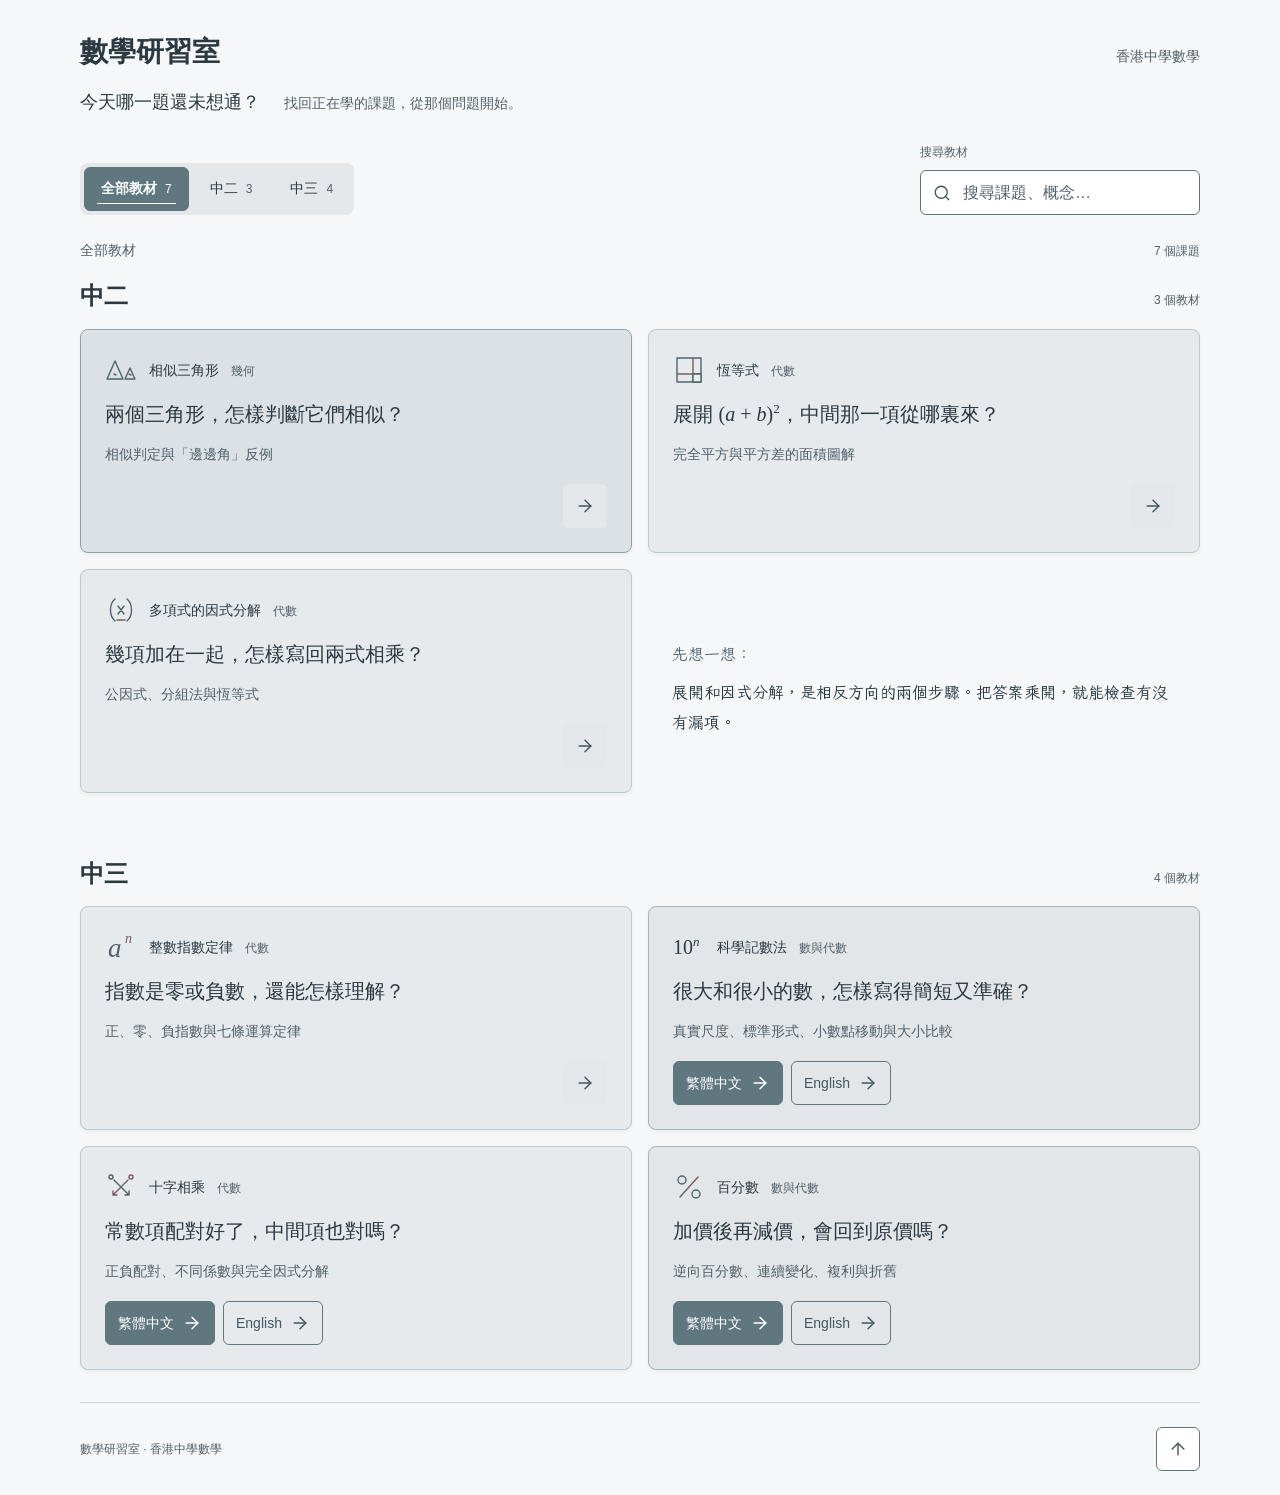
==== index.html @ f159a007 "Publish blue-grey Morandi card homepage" ====
<!doctype html>
<html lang="zh-Hant">
<head>
  <meta charset="utf-8">
  <meta name="viewport" content="width=device-width, initial-scale=1">
  <meta name="color-scheme" content="light">
  <meta name="description" content="數學研習室：香港中二、中三數學教材目錄。">
  <title>數學研習室 | 莫蘭迪教材目錄</title>
  <link rel="stylesheet" href="assets/home-morandi-v1/style.css">
  <link rel="stylesheet" href="assets/home-morandi-v1/cards.css">
  <script src="assets/home-morandi-v1/home.js" defer></script>
</head>
<body>
  <a class="skip" href="#main">跳到教材目錄</a>
  <div class="workspace" id="top">
    <main id="main" tabindex="-1">
      <header class="page-heading">
        <div class="masthead">
          <h1>數學研習室</h1>
          <p class="identity-caption">香港中學數學</p>
        </div>
        <div class="opening">
          <p class="opening-question">今天哪一題還未想通？</p>
          <p class="opening-note">找回正在學的課題，從那個問題開始。</p>
        </div>
      </header>

      <div class="catalogue-tools">
        <nav class="grade-nav" aria-label="年級導覽">
          <a class="grade-choice" href="#all" aria-current="page" data-grade="all">
            <span>全部教材</span><span class="grade-total">7</span>
          </a>
          <a class="grade-choice" href="#s2" data-grade="s2">
            <span>中二</span><span class="grade-total">3</span>
          </a>
          <a class="grade-choice" href="#s3" data-grade="s3">
            <span>中三</span><span class="grade-total">4</span>
          </a>
        </nav>
      <div class="search-bar" hidden>
        <label class="search-caption" for="topic-search">搜尋教材</label>
        <div class="search-field">
          <img src="assets/home-morandi-v1/assets/search.svg" alt="" width="20" height="20">
          <input id="topic-search" type="search" placeholder="搜尋課題、概念…" autocomplete="off" spellcheck="false">
        </div>
        <button type="button" class="clear-search icon-button" aria-label="清除搜尋" hidden>
          <img src="assets/home-morandi-v1/assets/close.svg" alt="" width="18" height="18">
          <span class="tooltip" aria-hidden="true">清除搜尋</span>
        </button>
      </div>
      </div>

      <div class="catalogue-heading" id="all">
        <h2 id="catalogue-title">全部教材</h2>
        <p class="result-count" role="status" aria-live="polite" aria-atomic="true">7 個課題</p>
      </div>

      <section class="grade-section" id="s2" aria-labelledby="s2-title">
        <div class="section-heading">
          <h2 id="s2-title">中二</h2>
          <span class="section-count">3 個教材</span>
        </div>
        <div class="lesson-list">
          <article class="lesson" data-tone="blue" data-keywords="相似三角形 幾何 相似判定 邊邊角 similar triangles geometry">
            <span class="lesson-symbol" aria-hidden="true"><img src="assets/home-morandi-v1/assets/similar-triangles.svg" alt="" width="38" height="38"></span>
            <div class="lesson-copy">
              <p class="topic-name">相似三角形 <span class="discipline">幾何</span></p>
              <h3><a class="lesson-link" href="https://ctyingfun-dev.github.io/similar-triangles-dse/">兩個三角形，怎樣判斷它們相似？</a></h3>
              <p class="description">相似判定與「邊邊角」反例</p>
            </div>
            <span class="open-arrow" aria-hidden="true"><img src="assets/home-morandi-v1/assets/arrow.svg" alt="" width="20" height="20"></span>
          </article>

          <article class="lesson" data-keywords="恆等式 代數 完全平方 平方差 面積 identities algebra">
            <span class="lesson-symbol" aria-hidden="true"><img src="assets/home-morandi-v1/assets/identities.svg" alt="" width="38" height="38"></span>
            <div class="lesson-copy">
              <p class="topic-name">恆等式 <span class="discipline">代數</span></p>
              <h3><a class="lesson-link" href="https://ctyingfun-dev.github.io/identities-s2.html">展開 <span class="math">(<var>a</var> + <var>b</var>)<sup>2</sup></span>，中間那一項從哪裏來？</a></h3>
              <p class="description">完全平方與平方差的面積圖解</p>
            </div>
            <span class="open-arrow" aria-hidden="true"><img src="assets/home-morandi-v1/assets/arrow.svg" alt="" width="20" height="20"></span>
          </article>

          <article class="lesson" data-keywords="多項式 因式分解 代數 公因式 分組法 恆等式 factorisation polynomials algebra">
            <span class="lesson-symbol" aria-hidden="true"><img src="assets/home-morandi-v1/assets/factorisation.svg" alt="" width="38" height="38"></span>
            <div class="lesson-copy">
              <p class="topic-name">多項式的因式分解 <span class="discipline">代數</span></p>
              <h3><a class="lesson-link" href="https://ctyingfun-dev.github.io/factorisation-s2.html">幾項加在一起，怎樣寫回兩式相乘？</a></h3>
              <p class="description">公因式、分組法與恆等式</p>
            </div>
            <span class="open-arrow" aria-hidden="true"><img src="assets/home-morandi-v1/assets/arrow.svg" alt="" width="20" height="20"></span>
          </article>
        </div>
        <aside class="teacher-note" aria-label="老師批註">
          <span class="note-label">先想一想：</span>
          <p>展開和因式分解，是相反方向的兩個步驟。把答案乘開，就能檢查有沒有漏項。</p>
        </aside>
      </section>

      <section class="grade-section" id="s3" aria-labelledby="s3-title">
        <div class="section-heading">
          <h2 id="s3-title">中三</h2>
          <span class="section-count">4 個教材</span>
        </div>
        <div class="lesson-list">
          <article class="lesson" data-keywords="整數 指數定律 代數 正 零 負 指數 運算 integer index indices powers algebra">
            <span class="lesson-symbol" aria-hidden="true"><img src="assets/home-morandi-v1/assets/indices.svg" alt="" width="38" height="38"></span>
            <div class="lesson-copy">
              <p class="topic-name">整數指數定律 <span class="discipline">代數</span></p>
              <h3><a class="lesson-link" href="https://ctyingfun-dev.github.io/integer-index-laws-s3.html">指數是零或負數，還能怎樣理解？</a></h3>
              <p class="description">正、零、負指數與七條運算定律</p>
            </div>
            <span class="open-arrow" aria-hidden="true"><img src="assets/home-morandi-v1/assets/arrow.svg" alt="" width="20" height="20"></span>
          </article>

          <article class="lesson bilingual" data-tone="grey" data-keywords="科學記數法 科學記號 數與代數 標準形式 小數點 大小比較 scientific notation standard form english 中文">
            <span class="lesson-symbol scientific-symbol math" aria-hidden="true">10<sup><var>n</var></sup></span>
            <div class="lesson-copy">
              <p class="topic-name">科學記數法 <span class="discipline">數與代數</span></p>
              <h3 id="scientific-title">很大和很小的數，怎樣寫得簡短又準確？</h3>
              <p class="description">真實尺度、標準形式、小數點移動與大小比較</p>
            </div>
            <nav class="language-links" aria-label="科學記數法教材語言">
              <a href="https://ctyingfun-dev.github.io/scientific-notation.html" lang="zh-Hant">繁體中文<img src="assets/home-morandi-v1/assets/arrow.svg" alt="" width="16" height="16"></a>
              <a href="https://ctyingfun-dev.github.io/scientific-notation-en.html" lang="en">English<img src="assets/home-morandi-v1/assets/arrow.svg" alt="" width="16" height="16"></a>
            </nav>
          </article>

          <article class="lesson bilingual" data-keywords="十字相乘 因式分解 代數 正負配對 係數 cross multiplication factorisation english 中文">
            <span class="lesson-symbol" aria-hidden="true"><img src="assets/home-morandi-v1/assets/cross-multiplication.svg" alt="" width="38" height="38"></span>
            <div class="lesson-copy">
              <p class="topic-name">十字相乘 <span class="discipline">代數</span></p>
              <h3 id="cross-title">常數項配對好了，中間項也對嗎？</h3>
              <p class="description">正負配對、不同係數與完全因式分解</p>
            </div>
            <nav class="language-links" aria-label="十字相乘教材語言">
              <a href="https://ctyingfun-dev.github.io/cross-multiplication-s3.html" lang="zh-Hant">繁體中文<img src="assets/home-morandi-v1/assets/arrow.svg" alt="" width="16" height="16"></a>
              <a href="https://ctyingfun-dev.github.io/cross-multiplication-s3-en.html" lang="en">English<img src="assets/home-morandi-v1/assets/arrow.svg" alt="" width="16" height="16"></a>
            </nav>
          </article>

          <article class="lesson bilingual" data-tone="grey" data-keywords="百分數 數與代數 逆向 連續變化 複利 折舊 percentage percentages interest depreciation english 中文">
            <span class="lesson-symbol" aria-hidden="true"><img src="assets/home-morandi-v1/assets/percentages.svg" alt="" width="38" height="38"></span>
            <div class="lesson-copy">
              <p class="topic-name">百分數 <span class="discipline">數與代數</span></p>
              <h3 id="percentages-title">加價後再減價，會回到原價嗎？</h3>
              <p class="description">逆向百分數、連續變化、複利與折舊</p>
            </div>
            <nav class="language-links" aria-label="百分數教材語言">
              <a href="https://ctyingfun-dev.github.io/percentages-s3-zh.html" lang="zh-Hant">繁體中文<img src="assets/home-morandi-v1/assets/arrow.svg" alt="" width="16" height="16"></a>
              <a href="https://ctyingfun-dev.github.io/percentages-s3.html" lang="en">English<img src="assets/home-morandi-v1/assets/arrow.svg" alt="" width="16" height="16"></a>
            </nav>
          </article>
        </div>
      </section>

      <section class="empty-state" aria-labelledby="empty-title" hidden>
        <img src="assets/home-morandi-v1/assets/search.svg" width="32" height="32" alt="">
        <h2 id="empty-title">找不到符合的教材</h2>
        <p>換一個課題名稱，或回到全部教材。</p>
        <button type="button" class="reset-button">全部教材</button>
      </section>
      <footer class="page-footer">
        <p>數學研習室 · 香港中學數學</p>
        <a href="#top" class="back-top" aria-label="返回頁首"><img src="assets/home-morandi-v1/assets/up.svg" width="20" height="20" alt=""><span class="tooltip" aria-hidden="true">返回頁首</span></a>
      </footer>
    </main>
  </div>
</body>
</html>
---- assets/home-morandi-v1/style.css ----
/* Hallmark · macrostructure: Conversational FAQ · tone: teacher's handout · anchor hue: green
 * genre: editorial · theme: Almanac adapted to existing A identity · nav: N6 adapted masthead · footer: Ft2
 * pre-emit critique: P4 H4 E4 S4 R5 V4 */
@import url("tokens.css");

@font-face {
  font-family: Iansui;
  src: url("assets/Iansui-Home.woff2") format("woff2");
  font-weight: 400;
  font-style: normal;
  font-display: swap;
}

* { box-sizing: border-box; letter-spacing: 0; }
html { overflow-x: clip; scroll-behavior: smooth; }
body { overflow-x: clip; margin: 0; background: var(--color-paper); color: var(--color-ink); font: var(--text-base)/1.7 var(--font-body); }
button, input { font: inherit; color: inherit; }
button { cursor: pointer; }
a { color: inherit; text-decoration: none; text-underline-offset: 5px; }
button, a { touch-action: manipulation; }
img { display: block; max-width: 100%; }
[hidden] { display: none !important; }
h1, h2, h3, p { margin: 0; }
h1, h2, h3 { min-width: 0; overflow-wrap: anywhere; font-style: normal; }
::selection { color: var(--color-ink); background: var(--color-selected); }
:focus-visible { outline: 3px solid var(--color-focus); outline-offset: 4px; }
main:focus { outline: none; }
.sr-only { position: absolute; width: 1px; height: 1px; padding: 0; margin: -1px; clip-path: inset(50%); white-space: nowrap; overflow: hidden; }
.skip { position: fixed; z-index: var(--z-skip); top: var(--space-md); left: var(--space-lg); padding: var(--space-md) var(--space-lg); background: var(--color-ink); color: var(--color-paper); transform: translateY(-160%); }
.skip:focus { transform: none; }
.workspace { width: min(1120px, calc(100% - 40px)); margin-inline: auto; }
main { padding-top: var(--space-xl); min-width: 0; }
.page-heading { padding-bottom: var(--space-xl); }
.masthead { display: flex; flex-wrap: wrap; align-items: baseline; gap: var(--space-sm) var(--space-xl); }
h1 { font: 400 1.75rem/1.4 var(--font-display); }
.identity-caption { color: var(--color-muted); font-size: var(--text-xs); }
.opening { margin-top: var(--space-md); }
.opening-question { font-size: var(--text-question); font-weight: 400; }
.opening-note { margin-top: var(--space-xs); color: var(--color-muted); font-size: var(--text-sm); }
.catalogue-tools { display: flex; flex-direction: column; gap: var(--space-lg); }
.grade-nav { display: flex; gap: var(--space-sm); width: fit-content; max-width: 100%; }
.grade-choice { display: inline-flex; align-items: center; gap: var(--space-md); min-height: var(--control-height); padding: var(--space-sm) var(--space-md); border-radius: var(--radius-control); white-space: nowrap; font-size: var(--text-sm); }
.grade-choice[aria-current] { background: var(--color-paper-2); color: var(--color-ink); text-decoration: underline; text-decoration-thickness: var(--rule-strong); font-weight: 650; }
.grade-total { color: var(--color-muted); font-size: var(--text-xs); font-variant-numeric: tabular-nums; font-weight: 400; }
.search-bar { position: relative; }
.search-caption { display: block; font-size: var(--text-xs); color: var(--color-muted); margin-bottom: var(--space-xs); }
.search-field { display: flex; align-items: center; gap: var(--space-md); min-height: var(--control-height); border-bottom: var(--rule-hair) solid var(--color-control); padding-inline: var(--space-xs) var(--space-3xl); }
.search-field > img { flex: none; width: 18px; height: 18px; }
.search-field:focus-within { outline: 3px solid var(--color-focus); outline-offset: 4px; }
input[type="search"] { min-width: 0; width: 100%; padding: var(--space-sm) 0; border: 0; background: transparent; outline: none; appearance: none; font-size: var(--text-base); }
input::placeholder { color: var(--color-muted); opacity: 1; }
input::-webkit-search-cancel-button { display: none; }
.icon-button, .back-top { display: grid; place-items: center; width: var(--control-height); height: var(--control-height); padding: 0; border: 0; background: transparent; color: var(--color-ink); border-radius: var(--radius-control); }
.clear-search { position: absolute; bottom: 0; right: 0; }
.catalogue-heading { display: flex; align-items: baseline; justify-content: space-between; gap: var(--space-lg); padding-block: var(--space-xl) var(--space-lg); }
.catalogue-heading h2 { font-size: var(--text-sm); font-weight: 400; color: var(--color-muted); }
.result-count { color: var(--color-muted); font-size: var(--text-xs); font-variant-numeric: tabular-nums; white-space: nowrap; }
.grade-section { scroll-margin-top: var(--space-xl); }
.grade-section + .grade-section { margin-top: var(--space-3xl); }
.section-heading { display: flex; align-items: baseline; justify-content: space-between; gap: var(--space-lg); margin-bottom: var(--space-lg); }
.section-heading h2 { font-size: var(--text-section); line-height: 1.4; font-weight: 700; }
.section-count { color: var(--color-muted); font-size: var(--text-xs); white-space: nowrap; }
.lesson-list { min-width: 0; }
.lesson { position: relative; display: grid; grid-template-columns: minmax(0, 1fr) 24px; gap: var(--space-sm) var(--space-md); padding-block: var(--space-xl); }
.lesson:first-child { padding-top: var(--space-sm); }
.lesson + .lesson { border-top: var(--rule-hair) solid var(--color-rule); }
.lesson-copy { display: contents; }
.lesson-symbol { position: absolute; top: var(--space-xl); left: 0; width: 28px; height: 28px; display: grid; place-items: center; }
.lesson:first-child .lesson-symbol { top: var(--space-sm); }
.lesson-symbol img { width: 28px; height: 28px; }
.topic-name { grid-column: 1; grid-row: 1; padding-left: var(--space-3xl); min-height: 28px; font-size: var(--text-sm); line-height: 1.8; }
.discipline { display: inline-block; margin-left: var(--space-sm); font-size: var(--text-xs); color: var(--color-muted); white-space: nowrap; }
.lesson h3 { grid-column: 1 / -1; grid-row: 2; font: 400 var(--text-question)/1.7 var(--font-body); text-wrap: pretty; }
.description { grid-column: 1 / -1; grid-row: 3; font-size: var(--text-sm); color: var(--color-muted); line-height: 1.8; }
.math { font-family: var(--font-math); white-space: nowrap; }
var { font-style: italic; }
sup { font-size: .65em; line-height: 0; vertical-align: super; }
.scientific-symbol.math { display: block; font-size: var(--text-question); line-height: 1.3; }
.lesson-link::after { content: ""; position: absolute; inset: 0; }
.lesson-link:focus-visible { outline: none; }
.lesson:has(.lesson-link:focus-visible) { outline: 3px solid var(--color-focus); outline-offset: 4px; }
.open-arrow { grid-column: 2; grid-row: 1; align-self: center; }
.open-arrow img { width: 20px; height: 20px; }
.language-links { display: flex; flex-wrap: wrap; gap: var(--space-sm) var(--space-xl); grid-column: 1 / -1; grid-row: 4; }
.language-links a { display: inline-flex; align-items: center; gap: var(--space-md); min-height: var(--control-height); color: var(--color-accent); font-size: var(--text-sm); white-space: nowrap; text-decoration: underline; text-decoration-thickness: var(--rule-hair); }
.language-links img { width: 20px; height: 20px; flex: none; }
.teacher-note { margin-top: var(--space-lg); padding-block: var(--space-md); }
.note-label { display: block; margin-bottom: var(--space-sm); color: var(--color-annotation); font: 400 var(--text-base)/1.8 var(--font-display); }
.teacher-note p { max-width: 40em; font: 400 var(--text-base)/1.9 var(--font-display); }
.empty-state { padding-block: var(--space-3xl) var(--space-4xl); }
.empty-state > img { margin-bottom: var(--space-lg); }
.empty-state h2 { font-size: var(--text-question); font-weight: 700; }
.empty-state p { margin-top: var(--space-sm); font-size: var(--text-sm); color: var(--color-muted); }
.reset-button { min-height: var(--control-height); margin-top: var(--space-xl); padding: var(--space-sm) var(--space-xl); border: 0; border-radius: var(--radius-control); color: var(--color-accent-ink); background: var(--color-accent); white-space: nowrap; }
.page-footer { display: flex; align-items: center; justify-content: space-between; gap: var(--space-lg); border-top: var(--rule-hair) solid var(--color-rule); padding-block: var(--space-xl); margin-top: var(--space-2xl); }
.page-footer p { font-size: var(--text-xs); color: var(--color-muted); }
.back-top { position: relative; flex: none; }
.tooltip { position: absolute; z-index: var(--z-tooltip); bottom: calc(100% + var(--space-sm)); right: 0; padding: var(--space-xs) var(--space-sm); background: var(--color-ink); color: var(--color-paper); font-size: var(--text-xs); white-space: nowrap; opacity: 0; visibility: hidden; }
.tooltip::after { content: ""; position: absolute; top: 100%; left: 0; right: 0; height: var(--space-sm); }
:is(.clear-search, .back-top):focus-visible:not([data-tooltip-hidden]) .tooltip { opacity: 1; visibility: visible; }
:is(.grade-choice, .icon-button, .back-top):active { background: var(--color-selected); color: var(--color-ink); }
.language-links a:active { text-decoration-thickness: var(--rule-strong); }
.lesson-link:active { color: var(--color-accent); }
.reset-button:active { background: var(--color-ink); color: var(--color-paper); }
button:disabled, input:disabled { opacity: 0.5; cursor: not-allowed; }

@media (hover: hover) and (pointer: fine) {
  :is(.grade-choice, .icon-button, .back-top):hover { background: var(--color-paper-2); color: var(--color-ink); }
  .search-field:hover { background: var(--color-paper-2); color: var(--color-ink); }
  .lesson:has(.lesson-link:hover) h3, .language-links a:hover { text-decoration: underline; text-decoration-thickness: var(--rule-strong); text-underline-offset: 5px; }
  .reset-button:hover { background: var(--color-ink); color: var(--color-paper); }
  :is(.clear-search, .back-top):hover:not([data-tooltip-hidden]) .tooltip {
    opacity: 1; visibility: visible;
    transition: opacity var(--dur-micro) var(--ease-out) var(--dur-tooltip), visibility 0s var(--dur-tooltip);
  }
  :is(.clear-search, .back-top):focus-visible .tooltip { transition: none; }
}
@media (min-width: 40rem) {
  h1 { font-size: var(--text-display); }
  .workspace { width: min(1120px, calc(100% - 80px)); }
  main { padding-top: var(--space-2xl); }
  .masthead { justify-content: space-between; }
  .identity-caption { font-size: var(--text-sm); }
  .opening { display: flex; flex-wrap: wrap; align-items: baseline; gap: var(--space-sm) var(--space-xl); margin-top: var(--space-lg); }
  .opening-note { margin: 0; }
  .catalogue-tools { flex-direction: row; align-items: end; justify-content: space-between; gap: var(--space-2xl); }
  .search-bar { width: 280px; flex: 0 1 280px; }
  .grade-choice { padding-inline: var(--space-lg); }
  .catalogue-heading { padding-block: var(--space-xl) var(--space-lg); }
  .section-heading { margin-bottom: var(--space-lg); }
  .lesson { grid-template-columns: 40px minmax(0, 1fr) 24px; gap: var(--space-sm) var(--space-xl); }
  .lesson-symbol { position: static; grid-column: 1; grid-row: 1 / 4; width: 36px; height: 36px; margin-top: var(--space-xs); }
  .lesson-symbol img { width: 36px; height: 36px; }
  .scientific-symbol.math { font-size: var(--text-section); }
  .topic-name { grid-column: 2; padding: 0; }
  .lesson h3, .description { grid-column: 2; }
  .open-arrow { grid-column: 3; grid-row: 2; }
  .language-links { grid-column: 2; gap: var(--space-sm) var(--space-2xl); }
  .teacher-note { margin-left: var(--space-4xl); }
}
@media (min-width: 68rem) {
  #s2 { display: grid; grid-template-columns: minmax(0, 1fr) 208px; column-gap: var(--space-4xl); }
  #s2 > .section-heading { grid-column: 1 / -1; }
  #s2 .teacher-note { align-self: end; margin: 0 0 var(--space-xl); padding: 0; }
  #s2:has(.teacher-note[hidden]) { grid-template-columns: minmax(0, 1fr); }
  #s3 .lesson { grid-template-columns: 40px minmax(0, 1fr) 208px; }
  #s3 .open-arrow { justify-self: end; }
  #s3 .language-links { grid-column: 3; grid-row: 1 / 4; align-self: center; justify-content: space-between; gap: var(--space-sm); }
}
@media (max-width: 22rem) {
  .workspace { width: calc(100% - 32px); }
  .masthead { gap: var(--space-xs) var(--space-lg); }
  h1 { font-size: 1.75rem; }
  .grade-choice { gap: var(--space-sm); padding-inline: var(--space-sm); }
  .lesson h3 { font-size: 1.125rem; }
}
@media (prefers-reduced-motion: reduce) {
  html { scroll-behavior: auto; }
  *, *::before, *::after { animation: none !important; transition: none !important; }
}
@media (forced-colors: active) {
  .grade-choice[aria-current] { outline: 2px solid Highlight; }
  .search-field { border-color: ButtonText; }
  .reset-button { border: 1px solid ButtonText; }
}
---- assets/home-morandi-v1/cards.css ----
/* Morandi education catalogue: UI/UX Pro Max hierarchy, Emil pointer feedback.
 * Hover lifts 3px; arrows roll within their slots. No keyboard or reduced motion travel. */
:root {
  --color-card: #ffffff;
  --color-card-edge: var(--palette-blue-grey);
  --color-button-edge: var(--palette-mist-grey);
  --color-primary-surface: color-mix(in srgb, var(--palette-mist-blue) 22%, white);
  --color-primary-edge: color-mix(in srgb, var(--palette-mist-blue) 60%, white);
  --color-blue-surface: color-mix(in srgb, var(--palette-mist-blue) 32%, white);
  --color-blue-edge: var(--palette-mist-blue);
  --color-grey-surface: color-mix(in srgb, var(--palette-blue-grey) 32%, white);
  --color-grey-edge: var(--palette-blue-grey);
  --color-card-shadow: rgb(47 63 74 / 5%);
  --color-hover-shadow: rgb(47 63 74 / 11%);
  --shadow-card: 0 2px 5px var(--color-card-shadow);
  --shadow-hover: 0 8px 18px var(--color-hover-shadow);
  --radius-card: 8px;
  --radius-control: 6px;
  --ease-out: cubic-bezier(0.23, 1, 0.32, 1);
  --dur-press: 120ms;
  --dur-hover: 200ms;
  --dur-arrow: 220ms;
}

html { scroll-behavior: auto; }
h1 { font-family: var(--font-body); font-weight: 600; font-size: 28px; }
.opening-question { font-size: 18px; }
.page-heading { padding-bottom: var(--space-xl); }
.grade-nav {
  padding: var(--space-xs);
  gap: var(--space-xs);
  background: var(--color-paper-2);
  border-radius: var(--radius-card);
}
.grade-choice { position: relative; border: 1px solid transparent; gap: var(--space-sm); }
.grade-choice[aria-current] {
  background: var(--color-accent);
  border-color: var(--color-accent);
  color: var(--color-accent-ink);
  box-shadow: none;
  text-decoration: none;
}
.grade-choice[aria-current] .grade-total { color: inherit; }
.grade-choice::after {
  content: "";
  position: absolute;
  bottom: 6px;
  left: 12px;
  right: 12px;
  height: 1px;
  background: currentColor;
  transform: scaleX(0);
  transform-origin: left;
  transition: transform 160ms var(--ease-out);
}
.grade-choice[aria-current]::after { transform: scaleX(1); }
.grade-choice:active { background: var(--color-selected); }
.grade-choice[aria-current]:active { background: var(--color-accent); color: var(--color-accent-ink); }
.search-field {
  border: 1px solid var(--color-button-edge);
  border-radius: var(--radius-control);
  background: var(--color-card);
  padding-left: var(--space-md);
}
.search-field:focus-within { outline-offset: 2px; }
.search-caption { margin-bottom: var(--space-sm); }
.catalogue-heading { padding-block: var(--space-xl) var(--space-lg); }
.section-heading { margin-bottom: var(--space-lg); }
#s2 { display: block; }
.lesson-list { display: grid; grid-template-columns: minmax(0, 1fr); gap: var(--space-lg); }
.lesson {
  --lesson-surface: var(--color-primary-surface);
  --lesson-edge: var(--color-primary-edge);
}
.lesson, .lesson:first-child, #s3 .lesson {
  display: grid;
  grid-template-columns: 32px minmax(0, 1fr);
  grid-template-rows: 32px auto 1fr 44px;
  gap: var(--space-md);
  min-width: 0;
  min-height: 208px;
  padding: var(--space-lg);
  background: var(--lesson-surface);
  border: 1px solid var(--lesson-edge);
  border-radius: var(--radius-card);
  box-shadow: var(--shadow-card);
  isolation: isolate;
}
.lesson[data-tone="blue"] { --lesson-surface: var(--color-blue-surface); --lesson-edge: var(--color-blue-edge); }
.lesson[data-tone="grey"] { --lesson-surface: var(--color-grey-surface); --lesson-edge: var(--color-grey-edge); }
.lesson + .lesson { border-top: 1px solid var(--lesson-edge); }
.lesson::before {
  content: "";
  position: absolute;
  inset: -1px;
  z-index: -1;
  pointer-events: none;
  border-radius: inherit;
  box-shadow: var(--shadow-hover);
  opacity: 0;
  transition: opacity 160ms var(--ease-out);
}
.lesson-symbol, .lesson:first-child .lesson-symbol {
  position: static;
  grid-column: 1;
  grid-row: 1;
  align-self: center;
  width: 32px;
  height: 32px;
  margin: 0;
}
.lesson-symbol img { width: 32px; height: 32px; filter: saturate(.3); }
.scientific-symbol.math { display: block; font-size: 20px; line-height: 32px; }
.topic-name {
  grid-column: 2;
  grid-row: 1;
  padding: 0;
  align-self: center;
  min-height: 0;
  line-height: 1.6;
}
.discipline { font-size: 12px; margin-left: var(--space-sm); }
.lesson h3 { grid-column: 1 / -1; grid-row: 2; font-size: 20px; line-height: 1.6; }
.description { grid-column: 1 / -1; grid-row: 3; }
.lesson-link::after { border-radius: var(--radius-card); z-index: 1; }
.open-arrow, #s3 .open-arrow {
  grid-column: 1 / -1;
  grid-row: 4;
  justify-self: end;
  width: 44px;
  height: 44px;
  display: grid;
  place-items: center;
  border-radius: var(--radius-control);
  background: var(--color-paper-2);
}
.language-links, #s3 .language-links {
  grid-column: 1 / -1;
  grid-row: 4;
  justify-content: flex-start;
  align-self: end;
  gap: var(--space-sm);
}
.language-links a {
  color: var(--color-link);
  padding: var(--space-sm) var(--space-md);
  gap: var(--space-sm);
  border: 1px solid var(--color-button-edge);
  border-radius: var(--radius-control);
  background: transparent;
  text-decoration: none;
  line-height: 1;
}
.language-links a:first-child { background: var(--color-accent); color: var(--color-accent-ink); border-color: var(--color-accent); }
.language-links a:first-child img { filter: brightness(0) invert(1); }
.language-links img { width: 20px; height: 20px; }
.arrow-motion { position: relative; display: inline-block; flex: none; width: 20px; height: 20px; overflow: hidden; }
.arrow-motion img { position: absolute; inset: 0; width: 20px; height: 20px; transition: transform var(--dur-arrow) var(--ease-out); }
.arrow-motion img:first-child { transform: translateX(-28px); }
.arrow-motion img:last-child { transform: translateX(0); }
.teacher-note, #s2 .teacher-note {
  margin: var(--space-xl) 0 0;
  padding: var(--space-sm) 0;
}
.teacher-note p { max-width: 42em; }
.back-top { border: 1px solid var(--color-button-edge); background: var(--color-card); }
.reset-button { background: var(--color-ink); color: var(--color-card); }
.icon-button:disabled, .reset-button:disabled { pointer-events: none; }

:is(.grade-choice, .icon-button, .back-top, .reset-button, .language-links a),
.lesson {
  transition: transform var(--dur-press) var(--ease-out);
}
[data-pressed] { transform: scale(.97); }
.lesson[data-pressed] { transform: scale(.99); }
.lesson:has(.lesson-link:focus-visible) { outline-offset: 3px; }
:is(.grade-choice, .language-links a, .back-top):focus-visible { outline-offset: 3px; }
html[data-input="keyboard"] *,
html[data-input="keyboard"] *::before,
html[data-input="keyboard"] *::after { transition: none !important; }

@media (hover: hover) and (pointer: fine) {
  html:not([data-input="keyboard"]) .lesson:hover { transform: translateY(-3px); transition-duration: var(--dur-hover); }
  html:not([data-input="keyboard"]) .lesson:hover::before { opacity: 1; }
  html:not([data-input="keyboard"]) .lesson[data-pressed] { transform: translateY(-1px) scale(.99); transition-duration: var(--dur-press); }
  .lesson:has(.lesson-link:hover) h3 { text-decoration: none; }
  .grade-choice[aria-current]:hover { background: var(--color-accent); color: var(--color-accent-ink); }
  .language-links a:hover { background: var(--color-paper-2); text-decoration: none; }
  .language-links a:first-child:hover { background: var(--color-accent); color: var(--color-accent-ink); }
  .search-field:hover { background: var(--color-card); }
  html:not([data-input="keyboard"]) .lesson:has(.lesson-link):hover .arrow-motion img:first-child,
  html:not([data-input="keyboard"]) .language-links a:hover .arrow-motion img:first-child { transform: translateX(0); }
  html:not([data-input="keyboard"]) .lesson:has(.lesson-link):hover .arrow-motion img:last-child,
  html:not([data-input="keyboard"]) .language-links a:hover .arrow-motion img:last-child { transform: translateX(28px); }
}
@media (min-width: 48rem) {
  .lesson-list { grid-template-columns: repeat(2, minmax(0, 1fr)); }
  #s2 { display: grid; grid-template-columns: repeat(2, minmax(0, 1fr)); gap: 0 var(--space-lg); }
  #s2 > .section-heading { grid-column: 1 / -1; }
  #s2 .lesson-list { display: contents; }
  #s2 .lesson { margin-bottom: var(--space-lg); }
  #s2 .teacher-note { margin: 0; padding: var(--space-xl); align-self: center; }
  #s2:has(.teacher-note[hidden]) { grid-template-columns: repeat(2, minmax(0, 1fr)); }
  .lesson, .lesson:first-child, #s3 .lesson { padding: var(--space-xl); min-height: 224px; }
}
@media (max-width: 22rem) {
  .lesson h3 { font-size: 18px; }
  .grade-choice { padding-inline: var(--space-sm); }
  .language-links a { padding-inline: var(--space-sm); }
}
@media (prefers-reduced-motion: reduce) {
  *, *::before, *::after { transition: none !important; animation: none !important; }
  [data-pressed], .lesson[data-pressed] { transform: none; }
  html:not([data-input="keyboard"]) .lesson:hover,
  html:not([data-input="keyboard"]) .lesson[data-pressed] { transform: none; }
  .arrow-motion img:first-child { display: none; }
  html .lesson .arrow-motion img:last-child { transform: none !important; }
}
@media (forced-colors: active) {
  .lesson { border-color: CanvasText; }
  .grade-choice[aria-current] { outline: 2px solid Highlight; }
}
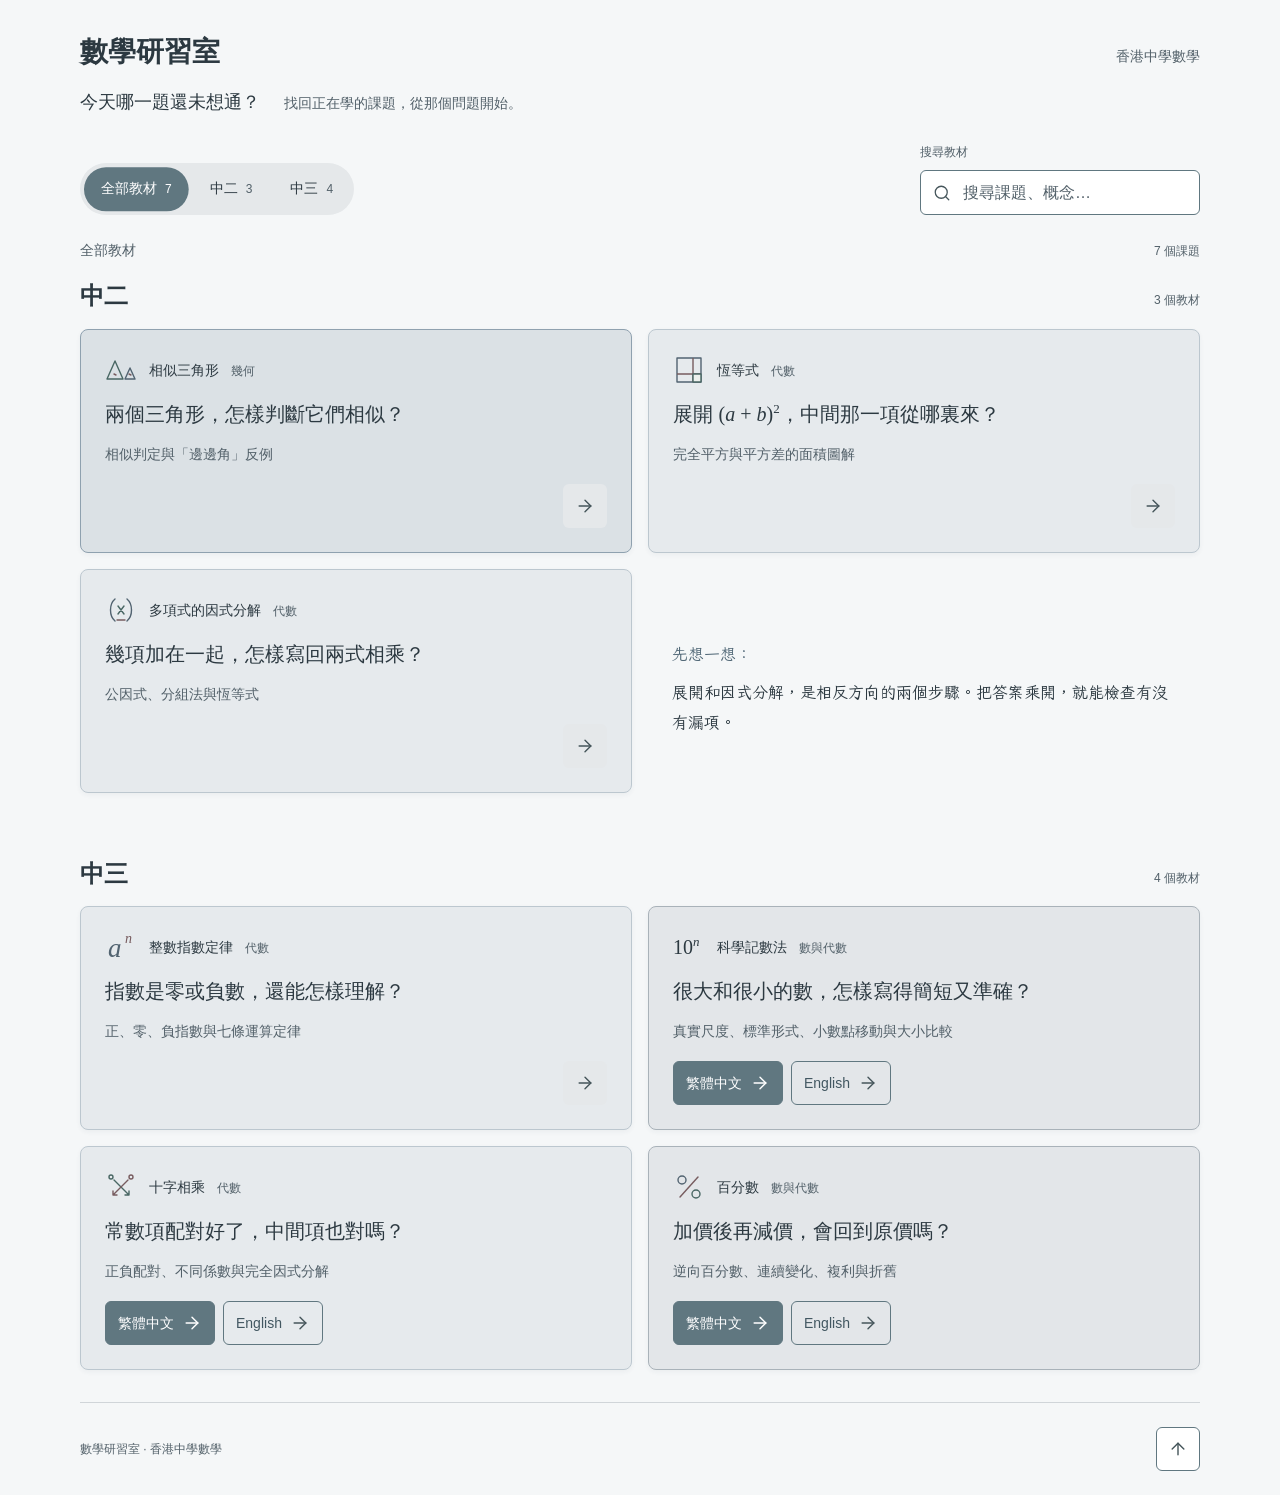
==== commit e8b1fd6e: "Publish magnetic arrows and sliding grade capsule" ====
--- a/index.html
+++ b/index.html
@@ -6,9 +6,13 @@
   <meta name="color-scheme" content="light">
   <meta name="description" content="數學研習室：香港中二、中三數學教材目錄。">
   <title>數學研習室 | 莫蘭迪教材目錄</title>
-  <link rel="stylesheet" href="assets/home-morandi-v1/style.css">
-  <link rel="stylesheet" href="assets/home-morandi-v1/cards.css">
-  <script src="assets/home-morandi-v1/home.js" defer></script>
+  <link rel="stylesheet" href="assets/home-magnetic-v1/style.css">
+  <link rel="stylesheet" href="assets/home-magnetic-v1/cards.css">
+  <link rel="stylesheet" href="assets/home-magnetic-v1/magnetic.css">
+  <link rel="stylesheet" href="assets/home-magnetic-v1/grade-pill.css">
+  <script src="assets/home-magnetic-v1/home.js" defer></script>
+  <script src="assets/home-magnetic-v1/magnetic.js" defer></script>
+  <script src="assets/home-magnetic-v1/grade-pill.js" defer></script>
 </head>
 <body>
   <a class="skip" href="#main">跳到教材目錄</a>
@@ -40,11 +44,11 @@
       <div class="search-bar" hidden>
         <label class="search-caption" for="topic-search">搜尋教材</label>
         <div class="search-field">
-          <img src="assets/home-morandi-v1/assets/search.svg" alt="" width="20" height="20">
+          <img src="assets/home-magnetic-v1/assets/search.svg" alt="" width="20" height="20">
           <input id="topic-search" type="search" placeholder="搜尋課題、概念…" autocomplete="off" spellcheck="false">
         </div>
         <button type="button" class="clear-search icon-button" aria-label="清除搜尋" hidden>
-          <img src="assets/home-morandi-v1/assets/close.svg" alt="" width="18" height="18">
+          <img src="assets/home-magnetic-v1/assets/close.svg" alt="" width="18" height="18">
           <span class="tooltip" aria-hidden="true">清除搜尋</span>
         </button>
       </div>
@@ -62,33 +66,33 @@
         </div>
         <div class="lesson-list">
           <article class="lesson" data-tone="blue" data-keywords="相似三角形 幾何 相似判定 邊邊角 similar triangles geometry">
-            <span class="lesson-symbol" aria-hidden="true"><img src="assets/home-morandi-v1/assets/similar-triangles.svg" alt="" width="38" height="38"></span>
+            <span class="lesson-symbol" aria-hidden="true"><img src="assets/home-magnetic-v1/assets/similar-triangles.svg" alt="" width="38" height="38"></span>
             <div class="lesson-copy">
               <p class="topic-name">相似三角形 <span class="discipline">幾何</span></p>
               <h3><a class="lesson-link" href="https://ctyingfun-dev.github.io/similar-triangles-dse/">兩個三角形，怎樣判斷它們相似？</a></h3>
               <p class="description">相似判定與「邊邊角」反例</p>
             </div>
-            <span class="open-arrow" aria-hidden="true"><img src="assets/home-morandi-v1/assets/arrow.svg" alt="" width="20" height="20"></span>
+            <span class="open-arrow" aria-hidden="true"><img src="assets/home-magnetic-v1/assets/arrow.svg" alt="" width="20" height="20"></span>
           </article>
 
           <article class="lesson" data-keywords="恆等式 代數 完全平方 平方差 面積 identities algebra">
-            <span class="lesson-symbol" aria-hidden="true"><img src="assets/home-morandi-v1/assets/identities.svg" alt="" width="38" height="38"></span>
+            <span class="lesson-symbol" aria-hidden="true"><img src="assets/home-magnetic-v1/assets/identities.svg" alt="" width="38" height="38"></span>
             <div class="lesson-copy">
               <p class="topic-name">恆等式 <span class="discipline">代數</span></p>
               <h3><a class="lesson-link" href="https://ctyingfun-dev.github.io/identities-s2.html">展開 <span class="math">(<var>a</var> + <var>b</var>)<sup>2</sup></span>，中間那一項從哪裏來？</a></h3>
               <p class="description">完全平方與平方差的面積圖解</p>
             </div>
-            <span class="open-arrow" aria-hidden="true"><img src="assets/home-morandi-v1/assets/arrow.svg" alt="" width="20" height="20"></span>
+            <span class="open-arrow" aria-hidden="true"><img src="assets/home-magnetic-v1/assets/arrow.svg" alt="" width="20" height="20"></span>
           </article>
 
           <article class="lesson" data-keywords="多項式 因式分解 代數 公因式 分組法 恆等式 factorisation polynomials algebra">
-            <span class="lesson-symbol" aria-hidden="true"><img src="assets/home-morandi-v1/assets/factorisation.svg" alt="" width="38" height="38"></span>
+            <span class="lesson-symbol" aria-hidden="true"><img src="assets/home-magnetic-v1/assets/factorisation.svg" alt="" width="38" height="38"></span>
             <div class="lesson-copy">
               <p class="topic-name">多項式的因式分解 <span class="discipline">代數</span></p>
               <h3><a class="lesson-link" href="https://ctyingfun-dev.github.io/factorisation-s2.html">幾項加在一起，怎樣寫回兩式相乘？</a></h3>
               <p class="description">公因式、分組法與恆等式</p>
             </div>
-            <span class="open-arrow" aria-hidden="true"><img src="assets/home-morandi-v1/assets/arrow.svg" alt="" width="20" height="20"></span>
+            <span class="open-arrow" aria-hidden="true"><img src="assets/home-magnetic-v1/assets/arrow.svg" alt="" width="20" height="20"></span>
           </article>
         </div>
         <aside class="teacher-note" aria-label="老師批註">
@@ -104,13 +108,13 @@
         </div>
         <div class="lesson-list">
           <article class="lesson" data-keywords="整數 指數定律 代數 正 零 負 指數 運算 integer index indices powers algebra">
-            <span class="lesson-symbol" aria-hidden="true"><img src="assets/home-morandi-v1/assets/indices.svg" alt="" width="38" height="38"></span>
+            <span class="lesson-symbol" aria-hidden="true"><img src="assets/home-magnetic-v1/assets/indices.svg" alt="" width="38" height="38"></span>
             <div class="lesson-copy">
               <p class="topic-name">整數指數定律 <span class="discipline">代數</span></p>
               <h3><a class="lesson-link" href="https://ctyingfun-dev.github.io/integer-index-laws-s3.html">指數是零或負數，還能怎樣理解？</a></h3>
               <p class="description">正、零、負指數與七條運算定律</p>
             </div>
-            <span class="open-arrow" aria-hidden="true"><img src="assets/home-morandi-v1/assets/arrow.svg" alt="" width="20" height="20"></span>
+            <span class="open-arrow" aria-hidden="true"><img src="assets/home-magnetic-v1/assets/arrow.svg" alt="" width="20" height="20"></span>
           </article>
 
           <article class="lesson bilingual" data-tone="grey" data-keywords="科學記數法 科學記號 數與代數 標準形式 小數點 大小比較 scientific notation standard form english 中文">
@@ -121,48 +125,48 @@
               <p class="description">真實尺度、標準形式、小數點移動與大小比較</p>
             </div>
             <nav class="language-links" aria-label="科學記數法教材語言">
-              <a href="https://ctyingfun-dev.github.io/scientific-notation.html" lang="zh-Hant">繁體中文<img src="assets/home-morandi-v1/assets/arrow.svg" alt="" width="16" height="16"></a>
-              <a href="https://ctyingfun-dev.github.io/scientific-notation-en.html" lang="en">English<img src="assets/home-morandi-v1/assets/arrow.svg" alt="" width="16" height="16"></a>
+              <a href="https://ctyingfun-dev.github.io/scientific-notation.html" lang="zh-Hant">繁體中文<img src="assets/home-magnetic-v1/assets/arrow.svg" alt="" width="16" height="16"></a>
+              <a href="https://ctyingfun-dev.github.io/scientific-notation-en.html" lang="en">English<img src="assets/home-magnetic-v1/assets/arrow.svg" alt="" width="16" height="16"></a>
             </nav>
           </article>
 
           <article class="lesson bilingual" data-keywords="十字相乘 因式分解 代數 正負配對 係數 cross multiplication factorisation english 中文">
-            <span class="lesson-symbol" aria-hidden="true"><img src="assets/home-morandi-v1/assets/cross-multiplication.svg" alt="" width="38" height="38"></span>
+            <span class="lesson-symbol" aria-hidden="true"><img src="assets/home-magnetic-v1/assets/cross-multiplication.svg" alt="" width="38" height="38"></span>
             <div class="lesson-copy">
               <p class="topic-name">十字相乘 <span class="discipline">代數</span></p>
               <h3 id="cross-title">常數項配對好了，中間項也對嗎？</h3>
               <p class="description">正負配對、不同係數與完全因式分解</p>
             </div>
             <nav class="language-links" aria-label="十字相乘教材語言">
-              <a href="https://ctyingfun-dev.github.io/cross-multiplication-s3.html" lang="zh-Hant">繁體中文<img src="assets/home-morandi-v1/assets/arrow.svg" alt="" width="16" height="16"></a>
-              <a href="https://ctyingfun-dev.github.io/cross-multiplication-s3-en.html" lang="en">English<img src="assets/home-morandi-v1/assets/arrow.svg" alt="" width="16" height="16"></a>
+              <a href="https://ctyingfun-dev.github.io/cross-multiplication-s3.html" lang="zh-Hant">繁體中文<img src="assets/home-magnetic-v1/assets/arrow.svg" alt="" width="16" height="16"></a>
+              <a href="https://ctyingfun-dev.github.io/cross-multiplication-s3-en.html" lang="en">English<img src="assets/home-magnetic-v1/assets/arrow.svg" alt="" width="16" height="16"></a>
             </nav>
           </article>
 
           <article class="lesson bilingual" data-tone="grey" data-keywords="百分數 數與代數 逆向 連續變化 複利 折舊 percentage percentages interest depreciation english 中文">
-            <span class="lesson-symbol" aria-hidden="true"><img src="assets/home-morandi-v1/assets/percentages.svg" alt="" width="38" height="38"></span>
+            <span class="lesson-symbol" aria-hidden="true"><img src="assets/home-magnetic-v1/assets/percentages.svg" alt="" width="38" height="38"></span>
             <div class="lesson-copy">
               <p class="topic-name">百分數 <span class="discipline">數與代數</span></p>
               <h3 id="percentages-title">加價後再減價，會回到原價嗎？</h3>
               <p class="description">逆向百分數、連續變化、複利與折舊</p>
             </div>
             <nav class="language-links" aria-label="百分數教材語言">
-              <a href="https://ctyingfun-dev.github.io/percentages-s3-zh.html" lang="zh-Hant">繁體中文<img src="assets/home-morandi-v1/assets/arrow.svg" alt="" width="16" height="16"></a>
-              <a href="https://ctyingfun-dev.github.io/percentages-s3.html" lang="en">English<img src="assets/home-morandi-v1/assets/arrow.svg" alt="" width="16" height="16"></a>
+              <a href="https://ctyingfun-dev.github.io/percentages-s3-zh.html" lang="zh-Hant">繁體中文<img src="assets/home-magnetic-v1/assets/arrow.svg" alt="" width="16" height="16"></a>
+              <a href="https://ctyingfun-dev.github.io/percentages-s3.html" lang="en">English<img src="assets/home-magnetic-v1/assets/arrow.svg" alt="" width="16" height="16"></a>
             </nav>
           </article>
         </div>
       </section>
 
       <section class="empty-state" aria-labelledby="empty-title" hidden>
-        <img src="assets/home-morandi-v1/assets/search.svg" width="32" height="32" alt="">
+        <img src="assets/home-magnetic-v1/assets/search.svg" width="32" height="32" alt="">
         <h2 id="empty-title">找不到符合的教材</h2>
         <p>換一個課題名稱，或回到全部教材。</p>
         <button type="button" class="reset-button">全部教材</button>
       </section>
       <footer class="page-footer">
         <p>數學研習室 · 香港中學數學</p>
-        <a href="#top" class="back-top" aria-label="返回頁首"><img src="assets/home-morandi-v1/assets/up.svg" width="20" height="20" alt=""><span class="tooltip" aria-hidden="true">返回頁首</span></a>
+        <a href="#top" class="back-top" aria-label="返回頁首"><img src="assets/home-magnetic-v1/assets/up.svg" width="20" height="20" alt=""><span class="tooltip" aria-hidden="true">返回頁首</span></a>
       </footer>
     </main>
   </div>
--- a/assets/home-magnetic-v1/style.css
+++ b/assets/home-magnetic-v1/style.css
@@ -0,0 +1,165 @@
+/* Hallmark · macrostructure: Conversational FAQ · tone: teacher's handout · anchor hue: green
+ * genre: editorial · theme: Almanac adapted to existing A identity · nav: N6 adapted masthead · footer: Ft2
+ * pre-emit critique: P4 H4 E4 S4 R5 V4 */
+@import url("tokens.css");
+
+@font-face {
+  font-family: Iansui;
+  src: url("assets/Iansui-Home.woff2") format("woff2");
+  font-weight: 400;
+  font-style: normal;
+  font-display: swap;
+}
+
+* { box-sizing: border-box; letter-spacing: 0; }
+html { overflow-x: clip; scroll-behavior: smooth; }
+body { overflow-x: clip; margin: 0; background: var(--color-paper); color: var(--color-ink); font: var(--text-base)/1.7 var(--font-body); }
+button, input { font: inherit; color: inherit; }
+button { cursor: pointer; }
+a { color: inherit; text-decoration: none; text-underline-offset: 5px; }
+button, a { touch-action: manipulation; }
+img { display: block; max-width: 100%; }
+[hidden] { display: none !important; }
+h1, h2, h3, p { margin: 0; }
+h1, h2, h3 { min-width: 0; overflow-wrap: anywhere; font-style: normal; }
+::selection { color: var(--color-ink); background: var(--color-selected); }
+:focus-visible { outline: 3px solid var(--color-focus); outline-offset: 4px; }
+main:focus { outline: none; }
+.sr-only { position: absolute; width: 1px; height: 1px; padding: 0; margin: -1px; clip-path: inset(50%); white-space: nowrap; overflow: hidden; }
+.skip { position: fixed; z-index: var(--z-skip); top: var(--space-md); left: var(--space-lg); padding: var(--space-md) var(--space-lg); background: var(--color-ink); color: var(--color-paper); transform: translateY(-160%); }
+.skip:focus { transform: none; }
+.workspace { width: min(1120px, calc(100% - 40px)); margin-inline: auto; }
+main { padding-top: var(--space-xl); min-width: 0; }
+.page-heading { padding-bottom: var(--space-xl); }
+.masthead { display: flex; flex-wrap: wrap; align-items: baseline; gap: var(--space-sm) var(--space-xl); }
+h1 { font: 400 1.75rem/1.4 var(--font-display); }
+.identity-caption { color: var(--color-muted); font-size: var(--text-xs); }
+.opening { margin-top: var(--space-md); }
+.opening-question { font-size: var(--text-question); font-weight: 400; }
+.opening-note { margin-top: var(--space-xs); color: var(--color-muted); font-size: var(--text-sm); }
+.catalogue-tools { display: flex; flex-direction: column; gap: var(--space-lg); }
+.grade-nav { display: flex; gap: var(--space-sm); width: fit-content; max-width: 100%; }
+.grade-choice { display: inline-flex; align-items: center; gap: var(--space-md); min-height: var(--control-height); padding: var(--space-sm) var(--space-md); border-radius: var(--radius-control); white-space: nowrap; font-size: var(--text-sm); }
+.grade-choice[aria-current] { background: var(--color-paper-2); color: var(--color-ink); text-decoration: underline; text-decoration-thickness: var(--rule-strong); font-weight: 650; }
+.grade-total { color: var(--color-muted); font-size: var(--text-xs); font-variant-numeric: tabular-nums; font-weight: 400; }
+.search-bar { position: relative; }
+.search-caption { display: block; font-size: var(--text-xs); color: var(--color-muted); margin-bottom: var(--space-xs); }
+.search-field { display: flex; align-items: center; gap: var(--space-md); min-height: var(--control-height); border-bottom: var(--rule-hair) solid var(--color-control); padding-inline: var(--space-xs) var(--space-3xl); }
+.search-field > img { flex: none; width: 18px; height: 18px; }
+.search-field:focus-within { outline: 3px solid var(--color-focus); outline-offset: 4px; }
+input[type="search"] { min-width: 0; width: 100%; padding: var(--space-sm) 0; border: 0; background: transparent; outline: none; appearance: none; font-size: var(--text-base); }
+input::placeholder { color: var(--color-muted); opacity: 1; }
+input::-webkit-search-cancel-button { display: none; }
+.icon-button, .back-top { display: grid; place-items: center; width: var(--control-height); height: var(--control-height); padding: 0; border: 0; background: transparent; color: var(--color-ink); border-radius: var(--radius-control); }
+.clear-search { position: absolute; bottom: 0; right: 0; }
+.catalogue-heading { display: flex; align-items: baseline; justify-content: space-between; gap: var(--space-lg); padding-block: var(--space-xl) var(--space-lg); }
+.catalogue-heading h2 { font-size: var(--text-sm); font-weight: 400; color: var(--color-muted); }
+.result-count { color: var(--color-muted); font-size: var(--text-xs); font-variant-numeric: tabular-nums; white-space: nowrap; }
+.grade-section { scroll-margin-top: var(--space-xl); }
+.grade-section + .grade-section { margin-top: var(--space-3xl); }
+.section-heading { display: flex; align-items: baseline; justify-content: space-between; gap: var(--space-lg); margin-bottom: var(--space-lg); }
+.section-heading h2 { font-size: var(--text-section); line-height: 1.4; font-weight: 700; }
+.section-count { color: var(--color-muted); font-size: var(--text-xs); white-space: nowrap; }
+.lesson-list { min-width: 0; }
+.lesson { position: relative; display: grid; grid-template-columns: minmax(0, 1fr) 24px; gap: var(--space-sm) var(--space-md); padding-block: var(--space-xl); }
+.lesson:first-child { padding-top: var(--space-sm); }
+.lesson + .lesson { border-top: var(--rule-hair) solid var(--color-rule); }
+.lesson-copy { display: contents; }
+.lesson-symbol { position: absolute; top: var(--space-xl); left: 0; width: 28px; height: 28px; display: grid; place-items: center; }
+.lesson:first-child .lesson-symbol { top: var(--space-sm); }
+.lesson-symbol img { width: 28px; height: 28px; }
+.topic-name { grid-column: 1; grid-row: 1; padding-left: var(--space-3xl); min-height: 28px; font-size: var(--text-sm); line-height: 1.8; }
+.discipline { display: inline-block; margin-left: var(--space-sm); font-size: var(--text-xs); color: var(--color-muted); white-space: nowrap; }
+.lesson h3 { grid-column: 1 / -1; grid-row: 2; font: 400 var(--text-question)/1.7 var(--font-body); text-wrap: pretty; }
+.description { grid-column: 1 / -1; grid-row: 3; font-size: var(--text-sm); color: var(--color-muted); line-height: 1.8; }
+.math { font-family: var(--font-math); white-space: nowrap; }
+var { font-style: italic; }
+sup { font-size: .65em; line-height: 0; vertical-align: super; }
+.scientific-symbol.math { display: block; font-size: var(--text-question); line-height: 1.3; }
+.lesson-link::after { content: ""; position: absolute; inset: 0; }
+.lesson-link:focus-visible { outline: none; }
+.lesson:has(.lesson-link:focus-visible) { outline: 3px solid var(--color-focus); outline-offset: 4px; }
+.open-arrow { grid-column: 2; grid-row: 1; align-self: center; }
+.open-arrow img { width: 20px; height: 20px; }
+.language-links { display: flex; flex-wrap: wrap; gap: var(--space-sm) var(--space-xl); grid-column: 1 / -1; grid-row: 4; }
+.language-links a { display: inline-flex; align-items: center; gap: var(--space-md); min-height: var(--control-height); color: var(--color-accent); font-size: var(--text-sm); white-space: nowrap; text-decoration: underline; text-decoration-thickness: var(--rule-hair); }
+.language-links img { width: 20px; height: 20px; flex: none; }
+.teacher-note { margin-top: var(--space-lg); padding-block: var(--space-md); }
+.note-label { display: block; margin-bottom: var(--space-sm); color: var(--color-annotation); font: 400 var(--text-base)/1.8 var(--font-display); }
+.teacher-note p { max-width: 40em; font: 400 var(--text-base)/1.9 var(--font-display); }
+.empty-state { padding-block: var(--space-3xl) var(--space-4xl); }
+.empty-state > img { margin-bottom: var(--space-lg); }
+.empty-state h2 { font-size: var(--text-question); font-weight: 700; }
+.empty-state p { margin-top: var(--space-sm); font-size: var(--text-sm); color: var(--color-muted); }
+.reset-button { min-height: var(--control-height); margin-top: var(--space-xl); padding: var(--space-sm) var(--space-xl); border: 0; border-radius: var(--radius-control); color: var(--color-accent-ink); background: var(--color-accent); white-space: nowrap; }
+.page-footer { display: flex; align-items: center; justify-content: space-between; gap: var(--space-lg); border-top: var(--rule-hair) solid var(--color-rule); padding-block: var(--space-xl); margin-top: var(--space-2xl); }
+.page-footer p { font-size: var(--text-xs); color: var(--color-muted); }
+.back-top { position: relative; flex: none; }
+.tooltip { position: absolute; z-index: var(--z-tooltip); bottom: calc(100% + var(--space-sm)); right: 0; padding: var(--space-xs) var(--space-sm); background: var(--color-ink); color: var(--color-paper); font-size: var(--text-xs); white-space: nowrap; opacity: 0; visibility: hidden; }
+.tooltip::after { content: ""; position: absolute; top: 100%; left: 0; right: 0; height: var(--space-sm); }
+:is(.clear-search, .back-top):focus-visible:not([data-tooltip-hidden]) .tooltip { opacity: 1; visibility: visible; }
+:is(.grade-choice, .icon-button, .back-top):active { background: var(--color-selected); color: var(--color-ink); }
+.language-links a:active { text-decoration-thickness: var(--rule-strong); }
+.lesson-link:active { color: var(--color-accent); }
+.reset-button:active { background: var(--color-ink); color: var(--color-paper); }
+button:disabled, input:disabled { opacity: 0.5; cursor: not-allowed; }
+
+@media (hover: hover) and (pointer: fine) {
+  :is(.grade-choice, .icon-button, .back-top):hover { background: var(--color-paper-2); color: var(--color-ink); }
+  .search-field:hover { background: var(--color-paper-2); color: var(--color-ink); }
+  .lesson:has(.lesson-link:hover) h3, .language-links a:hover { text-decoration: underline; text-decoration-thickness: var(--rule-strong); text-underline-offset: 5px; }
+  .reset-button:hover { background: var(--color-ink); color: var(--color-paper); }
+  :is(.clear-search, .back-top):hover:not([data-tooltip-hidden]) .tooltip {
+    opacity: 1; visibility: visible;
+    transition: opacity var(--dur-micro) var(--ease-out) var(--dur-tooltip), visibility 0s var(--dur-tooltip);
+  }
+  :is(.clear-search, .back-top):focus-visible .tooltip { transition: none; }
+}
+@media (min-width: 40rem) {
+  h1 { font-size: var(--text-display); }
+  .workspace { width: min(1120px, calc(100% - 80px)); }
+  main { padding-top: var(--space-2xl); }
+  .masthead { justify-content: space-between; }
+  .identity-caption { font-size: var(--text-sm); }
+  .opening { display: flex; flex-wrap: wrap; align-items: baseline; gap: var(--space-sm) var(--space-xl); margin-top: var(--space-lg); }
+  .opening-note { margin: 0; }
+  .catalogue-tools { flex-direction: row; align-items: end; justify-content: space-between; gap: var(--space-2xl); }
+  .search-bar { width: 280px; flex: 0 1 280px; }
+  .grade-choice { padding-inline: var(--space-lg); }
+  .catalogue-heading { padding-block: var(--space-xl) var(--space-lg); }
+  .section-heading { margin-bottom: var(--space-lg); }
+  .lesson { grid-template-columns: 40px minmax(0, 1fr) 24px; gap: var(--space-sm) var(--space-xl); }
+  .lesson-symbol { position: static; grid-column: 1; grid-row: 1 / 4; width: 36px; height: 36px; margin-top: var(--space-xs); }
+  .lesson-symbol img { width: 36px; height: 36px; }
+  .scientific-symbol.math { font-size: var(--text-section); }
+  .topic-name { grid-column: 2; padding: 0; }
+  .lesson h3, .description { grid-column: 2; }
+  .open-arrow { grid-column: 3; grid-row: 2; }
+  .language-links { grid-column: 2; gap: var(--space-sm) var(--space-2xl); }
+  .teacher-note { margin-left: var(--space-4xl); }
+}
+@media (min-width: 68rem) {
+  #s2 { display: grid; grid-template-columns: minmax(0, 1fr) 208px; column-gap: var(--space-4xl); }
+  #s2 > .section-heading { grid-column: 1 / -1; }
+  #s2 .teacher-note { align-self: end; margin: 0 0 var(--space-xl); padding: 0; }
+  #s2:has(.teacher-note[hidden]) { grid-template-columns: minmax(0, 1fr); }
+  #s3 .lesson { grid-template-columns: 40px minmax(0, 1fr) 208px; }
+  #s3 .open-arrow { justify-self: end; }
+  #s3 .language-links { grid-column: 3; grid-row: 1 / 4; align-self: center; justify-content: space-between; gap: var(--space-sm); }
+}
+@media (max-width: 22rem) {
+  .workspace { width: calc(100% - 32px); }
+  .masthead { gap: var(--space-xs) var(--space-lg); }
+  h1 { font-size: 1.75rem; }
+  .grade-choice { gap: var(--space-sm); padding-inline: var(--space-sm); }
+  .lesson h3 { font-size: 1.125rem; }
+}
+@media (prefers-reduced-motion: reduce) {
+  html { scroll-behavior: auto; }
+  *, *::before, *::after { animation: none !important; transition: none !important; }
+}
+@media (forced-colors: active) {
+  .grade-choice[aria-current] { outline: 2px solid Highlight; }
+  .search-field { border-color: ButtonText; }
+  .reset-button { border: 1px solid ButtonText; }
+}
--- a/assets/home-magnetic-v1/cards.css
+++ b/assets/home-magnetic-v1/cards.css
@@ -0,0 +1,222 @@
+/* Morandi education catalogue: UI/UX Pro Max hierarchy, Emil pointer feedback.
+ * Hover lifts 3px; arrows roll within their slots. No keyboard or reduced motion travel. */
+:root {
+  --color-card: #ffffff;
+  --color-card-edge: var(--palette-blue-grey);
+  --color-button-edge: var(--palette-mist-grey);
+  --color-primary-surface: color-mix(in srgb, var(--palette-mist-blue) 22%, white);
+  --color-primary-edge: color-mix(in srgb, var(--palette-mist-blue) 60%, white);
+  --color-blue-surface: color-mix(in srgb, var(--palette-mist-blue) 32%, white);
+  --color-blue-edge: var(--palette-mist-blue);
+  --color-grey-surface: color-mix(in srgb, var(--palette-blue-grey) 32%, white);
+  --color-grey-edge: var(--palette-blue-grey);
+  --color-card-shadow: rgb(47 63 74 / 5%);
+  --color-hover-shadow: rgb(47 63 74 / 11%);
+  --shadow-card: 0 2px 5px var(--color-card-shadow);
+  --shadow-hover: 0 8px 18px var(--color-hover-shadow);
+  --radius-card: 8px;
+  --radius-control: 6px;
+  --ease-out: cubic-bezier(0.23, 1, 0.32, 1);
+  --dur-press: 120ms;
+  --dur-hover: 200ms;
+  --dur-arrow: 220ms;
+}
+
+html { scroll-behavior: auto; }
+h1 { font-family: var(--font-body); font-weight: 600; font-size: 28px; }
+.opening-question { font-size: 18px; }
+.page-heading { padding-bottom: var(--space-xl); }
+.grade-nav {
+  padding: var(--space-xs);
+  gap: var(--space-xs);
+  background: var(--color-paper-2);
+  border-radius: var(--radius-card);
+}
+.grade-choice { position: relative; border: 1px solid transparent; gap: var(--space-sm); }
+.grade-choice[aria-current] {
+  background: var(--color-accent);
+  border-color: var(--color-accent);
+  color: var(--color-accent-ink);
+  box-shadow: none;
+  text-decoration: none;
+}
+.grade-choice[aria-current] .grade-total { color: inherit; }
+.grade-choice::after {
+  content: "";
+  position: absolute;
+  bottom: 6px;
+  left: 12px;
+  right: 12px;
+  height: 1px;
+  background: currentColor;
+  transform: scaleX(0);
+  transform-origin: left;
+  transition: transform 160ms var(--ease-out);
+}
+.grade-choice[aria-current]::after { transform: scaleX(1); }
+.grade-choice:active { background: var(--color-selected); }
+.grade-choice[aria-current]:active { background: var(--color-accent); color: var(--color-accent-ink); }
+.search-field {
+  border: 1px solid var(--color-button-edge);
+  border-radius: var(--radius-control);
+  background: var(--color-card);
+  padding-left: var(--space-md);
+}
+.search-field:focus-within { outline-offset: 2px; }
+.search-caption { margin-bottom: var(--space-sm); }
+.catalogue-heading { padding-block: var(--space-xl) var(--space-lg); }
+.section-heading { margin-bottom: var(--space-lg); }
+#s2 { display: block; }
+.lesson-list { display: grid; grid-template-columns: minmax(0, 1fr); gap: var(--space-lg); }
+.lesson {
+  --lesson-surface: var(--color-primary-surface);
+  --lesson-edge: var(--color-primary-edge);
+}
+.lesson, .lesson:first-child, #s3 .lesson {
+  display: grid;
+  grid-template-columns: 32px minmax(0, 1fr);
+  grid-template-rows: 32px auto 1fr 44px;
+  gap: var(--space-md);
+  min-width: 0;
+  min-height: 208px;
+  padding: var(--space-lg);
+  background: var(--lesson-surface);
+  border: 1px solid var(--lesson-edge);
+  border-radius: var(--radius-card);
+  box-shadow: var(--shadow-card);
+  isolation: isolate;
+}
+.lesson[data-tone="blue"] { --lesson-surface: var(--color-blue-surface); --lesson-edge: var(--color-blue-edge); }
+.lesson[data-tone="grey"] { --lesson-surface: var(--color-grey-surface); --lesson-edge: var(--color-grey-edge); }
+.lesson + .lesson { border-top: 1px solid var(--lesson-edge); }
+.lesson::before {
+  content: "";
+  position: absolute;
+  inset: -1px;
+  z-index: -1;
+  pointer-events: none;
+  border-radius: inherit;
+  box-shadow: var(--shadow-hover);
+  opacity: 0;
+  transition: opacity 160ms var(--ease-out);
+}
+.lesson-symbol, .lesson:first-child .lesson-symbol {
+  position: static;
+  grid-column: 1;
+  grid-row: 1;
+  align-self: center;
+  width: 32px;
+  height: 32px;
+  margin: 0;
+}
+.lesson-symbol img { width: 32px; height: 32px; filter: saturate(.3); }
+.scientific-symbol.math { display: block; font-size: 20px; line-height: 32px; }
+.topic-name {
+  grid-column: 2;
+  grid-row: 1;
+  padding: 0;
+  align-self: center;
+  min-height: 0;
+  line-height: 1.6;
+}
+.discipline { font-size: 12px; margin-left: var(--space-sm); }
+.lesson h3 { grid-column: 1 / -1; grid-row: 2; font-size: 20px; line-height: 1.6; }
+.description { grid-column: 1 / -1; grid-row: 3; }
+.lesson-link::after { border-radius: var(--radius-card); z-index: 1; }
+.open-arrow, #s3 .open-arrow {
+  grid-column: 1 / -1;
+  grid-row: 4;
+  justify-self: end;
+  width: 44px;
+  height: 44px;
+  display: grid;
+  place-items: center;
+  border-radius: var(--radius-control);
+  background: var(--color-paper-2);
+}
+.language-links, #s3 .language-links {
+  grid-column: 1 / -1;
+  grid-row: 4;
+  justify-content: flex-start;
+  align-self: end;
+  gap: var(--space-sm);
+}
+.language-links a {
+  color: var(--color-link);
+  padding: var(--space-sm) var(--space-md);
+  gap: var(--space-sm);
+  border: 1px solid var(--color-button-edge);
+  border-radius: var(--radius-control);
+  background: transparent;
+  text-decoration: none;
+  line-height: 1;
+}
+.language-links a:first-child { background: var(--color-accent); color: var(--color-accent-ink); border-color: var(--color-accent); }
+.language-links a:first-child img { filter: brightness(0) invert(1); }
+.language-links img { width: 20px; height: 20px; }
+.arrow-motion { position: relative; display: inline-block; flex: none; width: 20px; height: 20px; overflow: hidden; }
+.arrow-motion img { position: absolute; inset: 0; width: 20px; height: 20px; transition: transform var(--dur-arrow) var(--ease-out); }
+.arrow-motion img:first-child { transform: translateX(-28px); }
+.arrow-motion img:last-child { transform: translateX(0); }
+.teacher-note, #s2 .teacher-note {
+  margin: var(--space-xl) 0 0;
+  padding: var(--space-sm) 0;
+}
+.teacher-note p { max-width: 42em; }
+.back-top { border: 1px solid var(--color-button-edge); background: var(--color-card); }
+.reset-button { background: var(--color-ink); color: var(--color-card); }
+.icon-button:disabled, .reset-button:disabled { pointer-events: none; }
+
+:is(.grade-choice, .icon-button, .back-top, .reset-button, .language-links a),
+.lesson {
+  transition: transform var(--dur-press) var(--ease-out);
+}
+[data-pressed] { transform: scale(.97); }
+.lesson[data-pressed] { transform: scale(.99); }
+.lesson:has(.lesson-link:focus-visible) { outline-offset: 3px; }
+:is(.grade-choice, .language-links a, .back-top):focus-visible { outline-offset: 3px; }
+html[data-input="keyboard"] *,
+html[data-input="keyboard"] *::before,
+html[data-input="keyboard"] *::after { transition: none !important; }
+
+@media (hover: hover) and (pointer: fine) {
+  html:not([data-input="keyboard"]) .lesson:hover { transform: translateY(-3px); transition-duration: var(--dur-hover); }
+  html:not([data-input="keyboard"]) .lesson:hover::before { opacity: 1; }
+  html:not([data-input="keyboard"]) .lesson[data-pressed] { transform: translateY(-1px) scale(.99); transition-duration: var(--dur-press); }
+  .lesson:has(.lesson-link:hover) h3 { text-decoration: none; }
+  .grade-choice[aria-current]:hover { background: var(--color-accent); color: var(--color-accent-ink); }
+  .language-links a:hover { background: var(--color-paper-2); text-decoration: none; }
+  .language-links a:first-child:hover { background: var(--color-accent); color: var(--color-accent-ink); }
+  .search-field:hover { background: var(--color-card); }
+  html:not([data-input="keyboard"]) .lesson:has(.lesson-link):hover .arrow-motion img:first-child,
+  html:not([data-input="keyboard"]) .language-links a:hover .arrow-motion img:first-child { transform: translateX(0); }
+  html:not([data-input="keyboard"]) .lesson:has(.lesson-link):hover .arrow-motion img:last-child,
+  html:not([data-input="keyboard"]) .language-links a:hover .arrow-motion img:last-child { transform: translateX(28px); }
+}
+@media (min-width: 48rem) {
+  .lesson-list { grid-template-columns: repeat(2, minmax(0, 1fr)); }
+  #s2 { display: grid; grid-template-columns: repeat(2, minmax(0, 1fr)); gap: 0 var(--space-lg); }
+  #s2 > .section-heading { grid-column: 1 / -1; }
+  #s2 .lesson-list { display: contents; }
+  #s2 .lesson { margin-bottom: var(--space-lg); }
+  #s2 .teacher-note { margin: 0; padding: var(--space-xl); align-self: center; }
+  #s2:has(.teacher-note[hidden]) { grid-template-columns: repeat(2, minmax(0, 1fr)); }
+  .lesson, .lesson:first-child, #s3 .lesson { padding: var(--space-xl); min-height: 224px; }
+}
+@media (max-width: 22rem) {
+  .lesson h3 { font-size: 18px; }
+  .grade-choice { padding-inline: var(--space-sm); }
+  .language-links a { padding-inline: var(--space-sm); }
+}
+@media (prefers-reduced-motion: reduce) {
+  *, *::before, *::after { transition: none !important; animation: none !important; }
+  [data-pressed], .lesson[data-pressed] { transform: none; }
+  html:not([data-input="keyboard"]) .lesson:hover,
+  html:not([data-input="keyboard"]) .lesson[data-pressed] { transform: none; }
+  .arrow-motion img:first-child { display: none; }
+  html .lesson .arrow-motion img:last-child { transform: none !important; }
+}
+@media (forced-colors: active) {
+  .lesson { border-color: CanvasText; }
+  .grade-choice[aria-current] { outline: 2px solid Highlight; }
+}
--- a/assets/home-magnetic-v1/magnetic.css
+++ b/assets/home-magnetic-v1/magnetic.css
@@ -0,0 +1,39 @@
+/* Stable 44px anchors; translation, press scale and fill each own a layer. */
+.magnet-anchor { display: block; width: 44px; height: 44px; flex: none; }
+.lesson-magnet { grid-column: 1 / -1; grid-row: 4; justify-self: end; }
+.magnet-anchor > .magnet-button { position: relative; background: transparent; border: 0; transition: none; }
+.magnet-face {
+  position: relative;
+  display: grid;
+  place-items: center;
+  width: 44px;
+  height: 44px;
+  overflow: hidden;
+  isolation: isolate;
+  border-radius: var(--radius-control);
+  background: var(--color-paper-2);
+  pointer-events: none;
+}
+.back-top .magnet-face { border: 1px solid var(--color-button-edge); background: var(--color-card); }
+.magnet-fill { position: absolute; inset: 0; z-index: -1; background: var(--color-accent); transform: translateX(-101%); }
+.magnet-face > img { width: 20px; height: 20px; }
+.magnet-button[data-magnet-hover] .magnet-face img,
+.magnet-button[data-magnet-down] .magnet-face img { filter: brightness(0) invert(1); }
+html .lesson .magnet-face .arrow-motion img:first-child { display: none; }
+html .lesson .magnet-face .arrow-motion img:last-child { transform: none !important; transition: none; }
+html:not([data-input="keyboard"]) .lesson[data-magnet-press] { transform: translateY(-3px); }
+.lesson[data-magnet-press] .lesson-link:active { color: var(--color-ink); }
+.lesson:has(.lesson-link:focus-visible) .magnet-face,
+.back-top:focus-visible .magnet-face { background: var(--color-accent); }
+.lesson:has(.lesson-link:focus-visible) .magnet-face img,
+.back-top:focus-visible .magnet-face img { filter: brightness(0) invert(1); }
+@media (hover: none), (pointer: coarse), (prefers-reduced-motion: reduce) {
+  html .lesson[data-magnet-press] { transform: none; }
+}
+@media (prefers-reduced-motion: reduce) {
+  .magnet-button, .magnet-face { transform: none !important; }
+}
+@media (forced-colors: active) {
+  .magnet-face { border: 1px solid ButtonText; }
+  .magnet-fill { background: Highlight; }
+}
--- a/assets/home-magnetic-v1/grade-pill.css
+++ b/assets/home-magnetic-v1/grade-pill.css
@@ -0,0 +1,38 @@
+/* A clipped duplicate keeps white labels aligned with the moving capsule. */
+.grade-nav { position: relative; isolation: isolate; border-radius: 999px; }
+.grade-choice { border-radius: 999px; font-weight: 500; }
+.grade-choice[aria-current] { font-weight: 500; }
+.grade-nav[data-pill-ready] .grade-choice {
+  color: var(--color-ink);
+  background: transparent;
+  border-color: transparent;
+  box-shadow: none;
+  transform: none;
+}
+.grade-nav[data-pill-ready] .grade-choice .grade-total { color: var(--color-muted); }
+.grade-nav[data-pill-ready] .grade-choice::after { display: none; }
+.grade-highlight {
+  position: absolute;
+  inset: 0;
+  z-index: 1;
+  pointer-events: none;
+  background: var(--color-accent);
+  color: var(--color-accent-ink);
+  border-radius: inherit;
+}
+.pill-label {
+  position: absolute;
+  display: inline-flex;
+  align-items: center;
+  justify-content: center;
+  gap: var(--space-sm);
+  font-size: var(--text-sm);
+  font-weight: 500;
+  white-space: nowrap;
+}
+.pill-label .grade-total { color: inherit; }
+.grade-nav[data-pill-ready] .grade-choice:focus-visible { outline-offset: 2px; }
+@media (forced-colors: active) {
+  .grade-highlight { background: Highlight; color: HighlightText; }
+  .grade-nav[data-pill-ready] .grade-choice[aria-current] { outline: 2px solid Highlight; }
+}
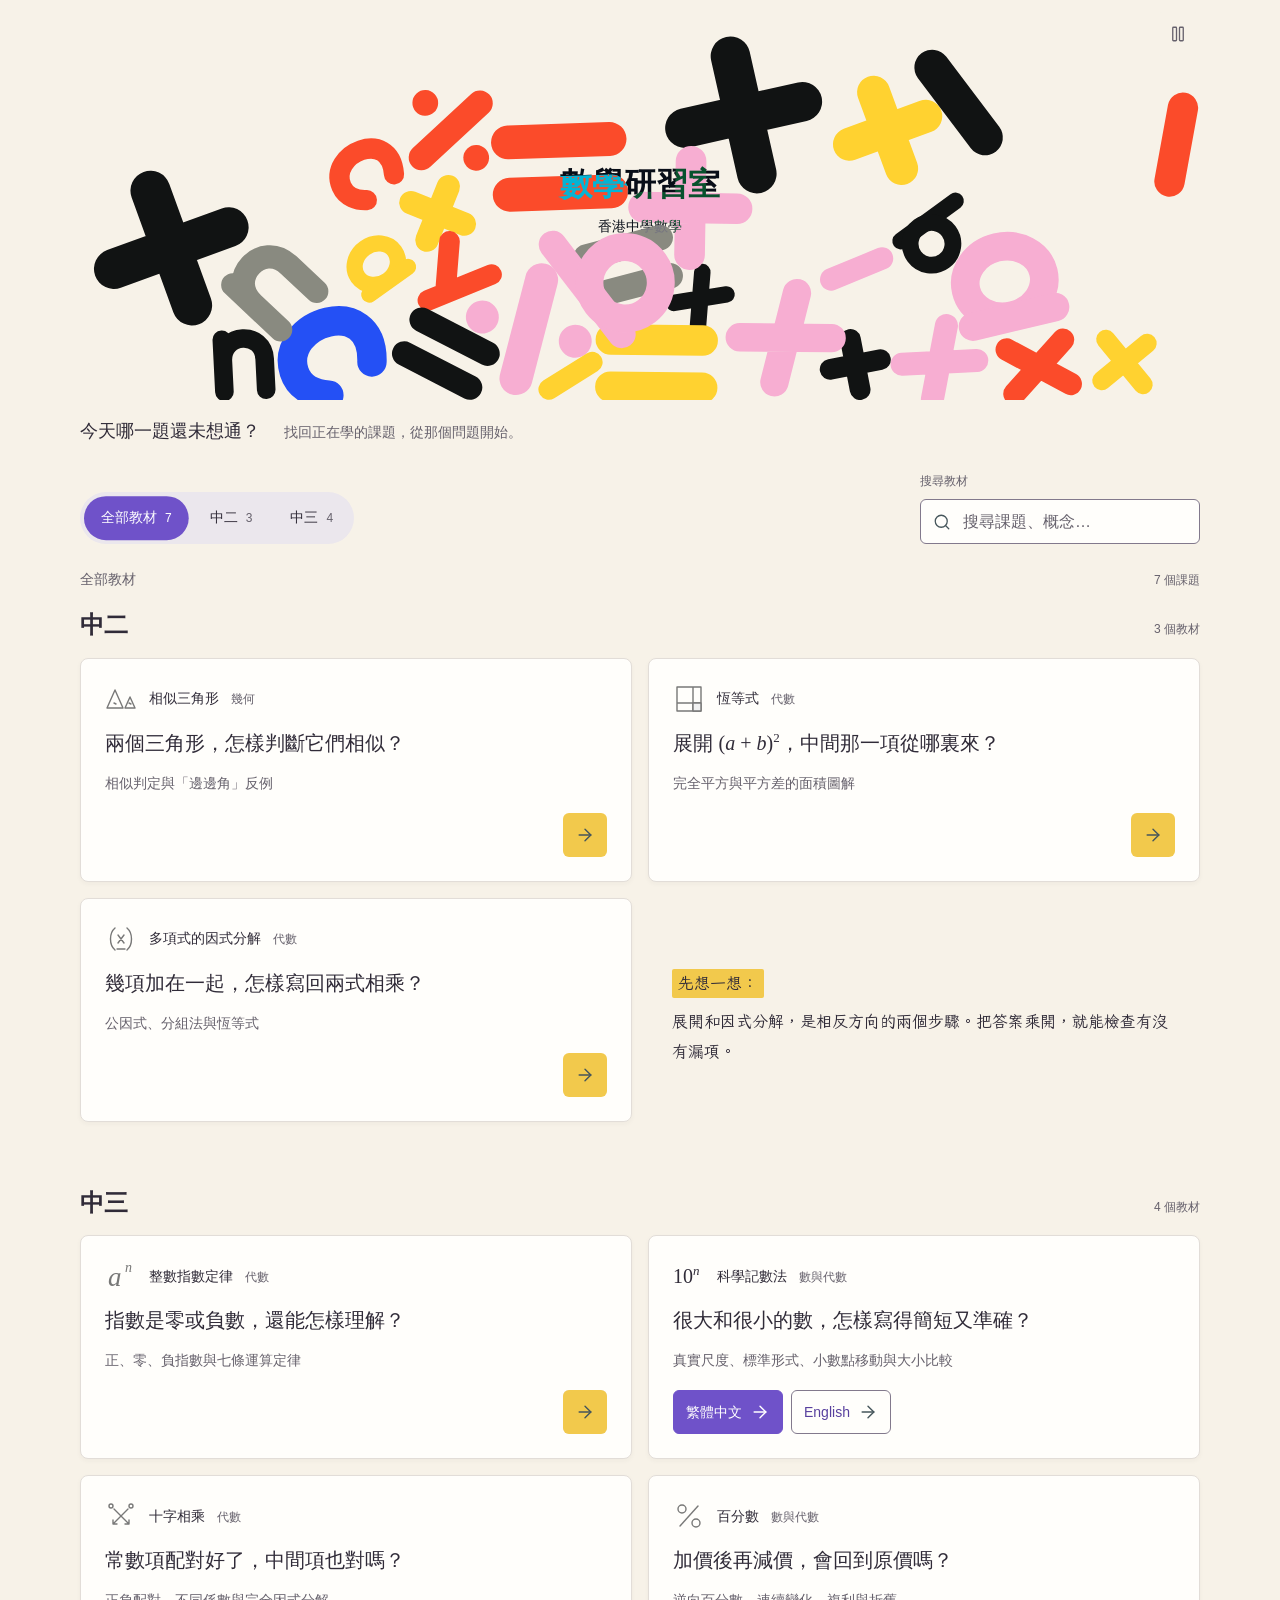
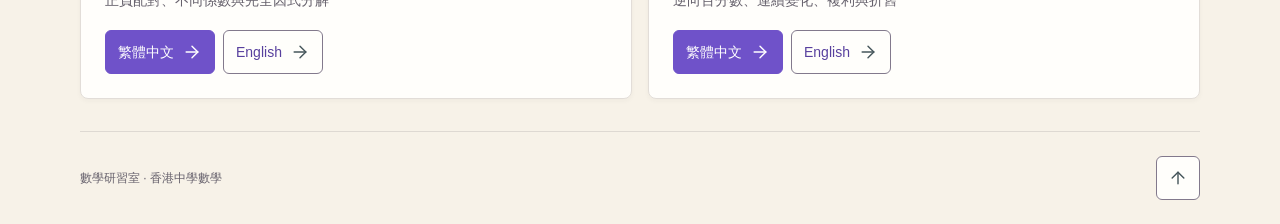
==== commit 1ae020e3: "Publish violet homepage with rounded random-size math physics" ====
--- a/index.html
+++ b/index.html
@@ -5,14 +5,18 @@
   <meta name="viewport" content="width=device-width, initial-scale=1">
   <meta name="color-scheme" content="light">
   <meta name="description" content="數學研習室：香港中二、中三數學教材目錄。">
-  <title>數學研習室 | 莫蘭迪教材目錄</title>
-  <link rel="stylesheet" href="assets/home-magnetic-v1/style.css">
-  <link rel="stylesheet" href="assets/home-magnetic-v1/cards.css">
-  <link rel="stylesheet" href="assets/home-magnetic-v1/magnetic.css">
-  <link rel="stylesheet" href="assets/home-magnetic-v1/grade-pill.css">
-  <script src="assets/home-magnetic-v1/home.js" defer></script>
-  <script src="assets/home-magnetic-v1/magnetic.js" defer></script>
-  <script src="assets/home-magnetic-v1/grade-pill.js" defer></script>
+  <title>數學研習室 | 教材目錄</title>
+  <link rel="stylesheet" href="assets/home-violet-rounded-v1/style.css">
+  <link rel="stylesheet" href="assets/home-violet-rounded-v1/cards.css">
+  <link rel="stylesheet" href="assets/home-violet-rounded-v1/magnetic.css">
+  <link rel="stylesheet" href="assets/home-violet-rounded-v1/grade-pill.css">
+  <link rel="stylesheet" href="assets/home-violet-rounded-v1/palette.css">
+  <link rel="stylesheet" href="assets/home-violet-rounded-v1/math-rain.css">
+  <script src="assets/home-violet-rounded-v1/home.js" defer></script>
+  <script src="assets/home-violet-rounded-v1/magnetic.js" defer></script>
+  <script src="assets/home-violet-rounded-v1/grade-pill.js" defer></script>
+  <script src="assets/home-violet-rounded-v1/assets/matter.min.js" defer></script>
+  <script src="assets/home-violet-rounded-v1/math-rain.js" defer></script>
 </head>
 <body>
   <a class="skip" href="#main">跳到教材目錄</a>
@@ -20,8 +24,33 @@
     <main id="main" tabindex="-1">
       <header class="page-heading">
         <div class="masthead">
-          <h1>數學研習室</h1>
-          <p class="identity-caption">香港中學數學</p>
+          <div class="math-rain" aria-hidden="true">
+            <span style="--x:3%;--y:32px;--delay:0s">+</span>
+            <span style="--x:9%;--y:112px;--delay:.3s"><var>x</var></span>
+            <span style="--x:15%;--y:58px;--delay:.12s">&times;</span>
+            <span style="--x:21%;--y:124px;--delay:.65s"><var>a</var></span>
+            <span style="--x:27%;--y:22px;--delay:.4s">=</span>
+            <span style="--x:33%;--y:102px;--delay:.85s"><var>b</var></span>
+            <span style="--x:39%;--y:12px;--delay:.2s">&minus;</span>
+            <span style="--x:45%;--y:132px;--delay:.7s"><var>n</var></span>
+            <span style="--x:55%;--y:18px;--delay:.55s">&divide;</span>
+            <span style="--x:61%;--y:128px;--delay:1s"><var>y</var></span>
+            <span style="--x:67%;--y:34px;--delay:.15s">+</span>
+            <span style="--x:73%;--y:110px;--delay:.8s"><var>x</var><sup>2</sup></span>
+            <span style="--x:79%;--y:16px;--delay:.5s">=</span>
+            <span style="--x:85%;--y:122px;--delay:1.1s"><var>c</var></span>
+            <span style="--x:91%;--y:54px;--delay:.25s">&minus;</span>
+            <span style="--x:97%;--y:104px;--delay:.9s">&times;</span>
+          </div>
+          <div class="masthead-title">
+            <h1>數學研習室</h1>
+            <p class="identity-caption">香港中學數學</p>
+          </div>
+          <button class="rain-toggle icon-button" type="button" aria-label="暫停圖案動畫" aria-pressed="false" hidden>
+            <svg class="pause-icon" xmlns="http://www.w3.org/2000/svg" width="18" height="18" viewBox="0 0 24 24" fill="none" stroke="currentColor" stroke-width="1.75" stroke-linecap="round" stroke-linejoin="round" aria-hidden="true"><rect x="14" y="3" width="5" height="18" rx="1"/><rect x="5" y="3" width="5" height="18" rx="1"/></svg>
+            <svg class="play-icon" xmlns="http://www.w3.org/2000/svg" width="18" height="18" viewBox="0 0 24 24" fill="none" stroke="currentColor" stroke-width="1.75" stroke-linecap="round" stroke-linejoin="round" aria-hidden="true"><path d="M5 5a2 2 0 0 1 3.008-1.728l11.997 6.998a2 2 0 0 1 .003 3.458l-12 7A2 2 0 0 1 5 19z"/></svg>
+            <span class="tooltip" aria-hidden="true">暫停動畫</span>
+          </button>
         </div>
         <div class="opening">
           <p class="opening-question">今天哪一題還未想通？</p>
@@ -44,11 +73,11 @@
       <div class="search-bar" hidden>
         <label class="search-caption" for="topic-search">搜尋教材</label>
         <div class="search-field">
-          <img src="assets/home-magnetic-v1/assets/search.svg" alt="" width="20" height="20">
+          <img src="assets/home-violet-rounded-v1/assets/search.svg" alt="" width="20" height="20">
           <input id="topic-search" type="search" placeholder="搜尋課題、概念…" autocomplete="off" spellcheck="false">
         </div>
         <button type="button" class="clear-search icon-button" aria-label="清除搜尋" hidden>
-          <img src="assets/home-magnetic-v1/assets/close.svg" alt="" width="18" height="18">
+          <img src="assets/home-violet-rounded-v1/assets/close.svg" alt="" width="18" height="18">
           <span class="tooltip" aria-hidden="true">清除搜尋</span>
         </button>
       </div>
@@ -66,33 +95,33 @@
         </div>
         <div class="lesson-list">
           <article class="lesson" data-tone="blue" data-keywords="相似三角形 幾何 相似判定 邊邊角 similar triangles geometry">
-            <span class="lesson-symbol" aria-hidden="true"><img src="assets/home-magnetic-v1/assets/similar-triangles.svg" alt="" width="38" height="38"></span>
+            <span class="lesson-symbol" aria-hidden="true"><img src="assets/home-violet-rounded-v1/assets/similar-triangles.svg" alt="" width="38" height="38"></span>
             <div class="lesson-copy">
               <p class="topic-name">相似三角形 <span class="discipline">幾何</span></p>
               <h3><a class="lesson-link" href="https://ctyingfun-dev.github.io/similar-triangles-dse/">兩個三角形，怎樣判斷它們相似？</a></h3>
               <p class="description">相似判定與「邊邊角」反例</p>
             </div>
-            <span class="open-arrow" aria-hidden="true"><img src="assets/home-magnetic-v1/assets/arrow.svg" alt="" width="20" height="20"></span>
+            <span class="open-arrow" aria-hidden="true"><img src="assets/home-violet-rounded-v1/assets/arrow.svg" alt="" width="20" height="20"></span>
           </article>
 
           <article class="lesson" data-keywords="恆等式 代數 完全平方 平方差 面積 identities algebra">
-            <span class="lesson-symbol" aria-hidden="true"><img src="assets/home-magnetic-v1/assets/identities.svg" alt="" width="38" height="38"></span>
+            <span class="lesson-symbol" aria-hidden="true"><img src="assets/home-violet-rounded-v1/assets/identities.svg" alt="" width="38" height="38"></span>
             <div class="lesson-copy">
               <p class="topic-name">恆等式 <span class="discipline">代數</span></p>
               <h3><a class="lesson-link" href="https://ctyingfun-dev.github.io/identities-s2.html">展開 <span class="math">(<var>a</var> + <var>b</var>)<sup>2</sup></span>，中間那一項從哪裏來？</a></h3>
               <p class="description">完全平方與平方差的面積圖解</p>
             </div>
-            <span class="open-arrow" aria-hidden="true"><img src="assets/home-magnetic-v1/assets/arrow.svg" alt="" width="20" height="20"></span>
+            <span class="open-arrow" aria-hidden="true"><img src="assets/home-violet-rounded-v1/assets/arrow.svg" alt="" width="20" height="20"></span>
           </article>
 
           <article class="lesson" data-keywords="多項式 因式分解 代數 公因式 分組法 恆等式 factorisation polynomials algebra">
-            <span class="lesson-symbol" aria-hidden="true"><img src="assets/home-magnetic-v1/assets/factorisation.svg" alt="" width="38" height="38"></span>
+            <span class="lesson-symbol" aria-hidden="true"><img src="assets/home-violet-rounded-v1/assets/factorisation.svg" alt="" width="38" height="38"></span>
             <div class="lesson-copy">
               <p class="topic-name">多項式的因式分解 <span class="discipline">代數</span></p>
               <h3><a class="lesson-link" href="https://ctyingfun-dev.github.io/factorisation-s2.html">幾項加在一起，怎樣寫回兩式相乘？</a></h3>
               <p class="description">公因式、分組法與恆等式</p>
             </div>
-            <span class="open-arrow" aria-hidden="true"><img src="assets/home-magnetic-v1/assets/arrow.svg" alt="" width="20" height="20"></span>
+            <span class="open-arrow" aria-hidden="true"><img src="assets/home-violet-rounded-v1/assets/arrow.svg" alt="" width="20" height="20"></span>
           </article>
         </div>
         <aside class="teacher-note" aria-label="老師批註">
@@ -108,13 +137,13 @@
         </div>
         <div class="lesson-list">
           <article class="lesson" data-keywords="整數 指數定律 代數 正 零 負 指數 運算 integer index indices powers algebra">
-            <span class="lesson-symbol" aria-hidden="true"><img src="assets/home-magnetic-v1/assets/indices.svg" alt="" width="38" height="38"></span>
+            <span class="lesson-symbol" aria-hidden="true"><img src="assets/home-violet-rounded-v1/assets/indices.svg" alt="" width="38" height="38"></span>
             <div class="lesson-copy">
               <p class="topic-name">整數指數定律 <span class="discipline">代數</span></p>
               <h3><a class="lesson-link" href="https://ctyingfun-dev.github.io/integer-index-laws-s3.html">指數是零或負數，還能怎樣理解？</a></h3>
               <p class="description">正、零、負指數與七條運算定律</p>
             </div>
-            <span class="open-arrow" aria-hidden="true"><img src="assets/home-magnetic-v1/assets/arrow.svg" alt="" width="20" height="20"></span>
+            <span class="open-arrow" aria-hidden="true"><img src="assets/home-violet-rounded-v1/assets/arrow.svg" alt="" width="20" height="20"></span>
           </article>
 
           <article class="lesson bilingual" data-tone="grey" data-keywords="科學記數法 科學記號 數與代數 標準形式 小數點 大小比較 scientific notation standard form english 中文">
@@ -125,48 +154,48 @@
               <p class="description">真實尺度、標準形式、小數點移動與大小比較</p>
             </div>
             <nav class="language-links" aria-label="科學記數法教材語言">
-              <a href="https://ctyingfun-dev.github.io/scientific-notation.html" lang="zh-Hant">繁體中文<img src="assets/home-magnetic-v1/assets/arrow.svg" alt="" width="16" height="16"></a>
-              <a href="https://ctyingfun-dev.github.io/scientific-notation-en.html" lang="en">English<img src="assets/home-magnetic-v1/assets/arrow.svg" alt="" width="16" height="16"></a>
+              <a href="https://ctyingfun-dev.github.io/scientific-notation.html" lang="zh-Hant">繁體中文<img src="assets/home-violet-rounded-v1/assets/arrow.svg" alt="" width="16" height="16"></a>
+              <a href="https://ctyingfun-dev.github.io/scientific-notation-en.html" lang="en">English<img src="assets/home-violet-rounded-v1/assets/arrow.svg" alt="" width="16" height="16"></a>
             </nav>
           </article>
 
           <article class="lesson bilingual" data-keywords="十字相乘 因式分解 代數 正負配對 係數 cross multiplication factorisation english 中文">
-            <span class="lesson-symbol" aria-hidden="true"><img src="assets/home-magnetic-v1/assets/cross-multiplication.svg" alt="" width="38" height="38"></span>
+            <span class="lesson-symbol" aria-hidden="true"><img src="assets/home-violet-rounded-v1/assets/cross-multiplication.svg" alt="" width="38" height="38"></span>
             <div class="lesson-copy">
               <p class="topic-name">十字相乘 <span class="discipline">代數</span></p>
               <h3 id="cross-title">常數項配對好了，中間項也對嗎？</h3>
               <p class="description">正負配對、不同係數與完全因式分解</p>
             </div>
             <nav class="language-links" aria-label="十字相乘教材語言">
-              <a href="https://ctyingfun-dev.github.io/cross-multiplication-s3.html" lang="zh-Hant">繁體中文<img src="assets/home-magnetic-v1/assets/arrow.svg" alt="" width="16" height="16"></a>
-              <a href="https://ctyingfun-dev.github.io/cross-multiplication-s3-en.html" lang="en">English<img src="assets/home-magnetic-v1/assets/arrow.svg" alt="" width="16" height="16"></a>
+              <a href="https://ctyingfun-dev.github.io/cross-multiplication-s3.html" lang="zh-Hant">繁體中文<img src="assets/home-violet-rounded-v1/assets/arrow.svg" alt="" width="16" height="16"></a>
+              <a href="https://ctyingfun-dev.github.io/cross-multiplication-s3-en.html" lang="en">English<img src="assets/home-violet-rounded-v1/assets/arrow.svg" alt="" width="16" height="16"></a>
             </nav>
           </article>
 
           <article class="lesson bilingual" data-tone="grey" data-keywords="百分數 數與代數 逆向 連續變化 複利 折舊 percentage percentages interest depreciation english 中文">
-            <span class="lesson-symbol" aria-hidden="true"><img src="assets/home-magnetic-v1/assets/percentages.svg" alt="" width="38" height="38"></span>
+            <span class="lesson-symbol" aria-hidden="true"><img src="assets/home-violet-rounded-v1/assets/percentages.svg" alt="" width="38" height="38"></span>
             <div class="lesson-copy">
               <p class="topic-name">百分數 <span class="discipline">數與代數</span></p>
               <h3 id="percentages-title">加價後再減價，會回到原價嗎？</h3>
               <p class="description">逆向百分數、連續變化、複利與折舊</p>
             </div>
             <nav class="language-links" aria-label="百分數教材語言">
-              <a href="https://ctyingfun-dev.github.io/percentages-s3-zh.html" lang="zh-Hant">繁體中文<img src="assets/home-magnetic-v1/assets/arrow.svg" alt="" width="16" height="16"></a>
-              <a href="https://ctyingfun-dev.github.io/percentages-s3.html" lang="en">English<img src="assets/home-magnetic-v1/assets/arrow.svg" alt="" width="16" height="16"></a>
+              <a href="https://ctyingfun-dev.github.io/percentages-s3-zh.html" lang="zh-Hant">繁體中文<img src="assets/home-violet-rounded-v1/assets/arrow.svg" alt="" width="16" height="16"></a>
+              <a href="https://ctyingfun-dev.github.io/percentages-s3.html" lang="en">English<img src="assets/home-violet-rounded-v1/assets/arrow.svg" alt="" width="16" height="16"></a>
             </nav>
           </article>
         </div>
       </section>
 
       <section class="empty-state" aria-labelledby="empty-title" hidden>
-        <img src="assets/home-magnetic-v1/assets/search.svg" width="32" height="32" alt="">
+        <img src="assets/home-violet-rounded-v1/assets/search.svg" width="32" height="32" alt="">
         <h2 id="empty-title">找不到符合的教材</h2>
         <p>換一個課題名稱，或回到全部教材。</p>
         <button type="button" class="reset-button">全部教材</button>
       </section>
       <footer class="page-footer">
         <p>數學研習室 · 香港中學數學</p>
-        <a href="#top" class="back-top" aria-label="返回頁首"><img src="assets/home-magnetic-v1/assets/up.svg" width="20" height="20" alt=""><span class="tooltip" aria-hidden="true">返回頁首</span></a>
+        <a href="#top" class="back-top" aria-label="返回頁首"><img src="assets/home-violet-rounded-v1/assets/up.svg" width="20" height="20" alt=""><span class="tooltip" aria-hidden="true">返回頁首</span></a>
       </footer>
     </main>
   </div>
--- a/assets/home-violet-rounded-v1/style.css
+++ b/assets/home-violet-rounded-v1/style.css
@@ -0,0 +1,165 @@
+/* Hallmark · macrostructure: Conversational FAQ · tone: teacher's handout · anchor hue: green
+ * genre: editorial · theme: Almanac adapted to existing A identity · nav: N6 adapted masthead · footer: Ft2
+ * pre-emit critique: P4 H4 E4 S4 R5 V4 */
+@import url("tokens.css");
+
+@font-face {
+  font-family: Iansui;
+  src: url("assets/Iansui-Home.woff2") format("woff2");
+  font-weight: 400;
+  font-style: normal;
+  font-display: swap;
+}
+
+* { box-sizing: border-box; letter-spacing: 0; }
+html { overflow-x: clip; scroll-behavior: smooth; }
+body { overflow-x: clip; margin: 0; background: var(--color-paper); color: var(--color-ink); font: var(--text-base)/1.7 var(--font-body); }
+button, input { font: inherit; color: inherit; }
+button { cursor: pointer; }
+a { color: inherit; text-decoration: none; text-underline-offset: 5px; }
+button, a { touch-action: manipulation; }
+img { display: block; max-width: 100%; }
+[hidden] { display: none !important; }
+h1, h2, h3, p { margin: 0; }
+h1, h2, h3 { min-width: 0; overflow-wrap: anywhere; font-style: normal; }
+::selection { color: var(--color-ink); background: var(--color-selected); }
+:focus-visible { outline: 3px solid var(--color-focus); outline-offset: 4px; }
+main:focus { outline: none; }
+.sr-only { position: absolute; width: 1px; height: 1px; padding: 0; margin: -1px; clip-path: inset(50%); white-space: nowrap; overflow: hidden; }
+.skip { position: fixed; z-index: var(--z-skip); top: var(--space-md); left: var(--space-lg); padding: var(--space-md) var(--space-lg); background: var(--color-ink); color: var(--color-paper); transform: translateY(-160%); }
+.skip:focus { transform: none; }
+.workspace { width: min(1120px, calc(100% - 40px)); margin-inline: auto; }
+main { padding-top: var(--space-xl); min-width: 0; }
+.page-heading { padding-bottom: var(--space-xl); }
+.masthead { display: flex; flex-wrap: wrap; align-items: baseline; gap: var(--space-sm) var(--space-xl); }
+h1 { font: 400 1.75rem/1.4 var(--font-display); }
+.identity-caption { color: var(--color-muted); font-size: var(--text-xs); }
+.opening { margin-top: var(--space-md); }
+.opening-question { font-size: var(--text-question); font-weight: 400; }
+.opening-note { margin-top: var(--space-xs); color: var(--color-muted); font-size: var(--text-sm); }
+.catalogue-tools { display: flex; flex-direction: column; gap: var(--space-lg); }
+.grade-nav { display: flex; gap: var(--space-sm); width: fit-content; max-width: 100%; }
+.grade-choice { display: inline-flex; align-items: center; gap: var(--space-md); min-height: var(--control-height); padding: var(--space-sm) var(--space-md); border-radius: var(--radius-control); white-space: nowrap; font-size: var(--text-sm); }
+.grade-choice[aria-current] { background: var(--color-paper-2); color: var(--color-ink); text-decoration: underline; text-decoration-thickness: var(--rule-strong); font-weight: 650; }
+.grade-total { color: var(--color-muted); font-size: var(--text-xs); font-variant-numeric: tabular-nums; font-weight: 400; }
+.search-bar { position: relative; }
+.search-caption { display: block; font-size: var(--text-xs); color: var(--color-muted); margin-bottom: var(--space-xs); }
+.search-field { display: flex; align-items: center; gap: var(--space-md); min-height: var(--control-height); border-bottom: var(--rule-hair) solid var(--color-control); padding-inline: var(--space-xs) var(--space-3xl); }
+.search-field > img { flex: none; width: 18px; height: 18px; }
+.search-field:focus-within { outline: 3px solid var(--color-focus); outline-offset: 4px; }
+input[type="search"] { min-width: 0; width: 100%; padding: var(--space-sm) 0; border: 0; background: transparent; outline: none; appearance: none; font-size: var(--text-base); }
+input::placeholder { color: var(--color-muted); opacity: 1; }
+input::-webkit-search-cancel-button { display: none; }
+.icon-button, .back-top { display: grid; place-items: center; width: var(--control-height); height: var(--control-height); padding: 0; border: 0; background: transparent; color: var(--color-ink); border-radius: var(--radius-control); }
+.clear-search { position: absolute; bottom: 0; right: 0; }
+.catalogue-heading { display: flex; align-items: baseline; justify-content: space-between; gap: var(--space-lg); padding-block: var(--space-xl) var(--space-lg); }
+.catalogue-heading h2 { font-size: var(--text-sm); font-weight: 400; color: var(--color-muted); }
+.result-count { color: var(--color-muted); font-size: var(--text-xs); font-variant-numeric: tabular-nums; white-space: nowrap; }
+.grade-section { scroll-margin-top: var(--space-xl); }
+.grade-section + .grade-section { margin-top: var(--space-3xl); }
+.section-heading { display: flex; align-items: baseline; justify-content: space-between; gap: var(--space-lg); margin-bottom: var(--space-lg); }
+.section-heading h2 { font-size: var(--text-section); line-height: 1.4; font-weight: 700; }
+.section-count { color: var(--color-muted); font-size: var(--text-xs); white-space: nowrap; }
+.lesson-list { min-width: 0; }
+.lesson { position: relative; display: grid; grid-template-columns: minmax(0, 1fr) 24px; gap: var(--space-sm) var(--space-md); padding-block: var(--space-xl); }
+.lesson:first-child { padding-top: var(--space-sm); }
+.lesson + .lesson { border-top: var(--rule-hair) solid var(--color-rule); }
+.lesson-copy { display: contents; }
+.lesson-symbol { position: absolute; top: var(--space-xl); left: 0; width: 28px; height: 28px; display: grid; place-items: center; }
+.lesson:first-child .lesson-symbol { top: var(--space-sm); }
+.lesson-symbol img { width: 28px; height: 28px; }
+.topic-name { grid-column: 1; grid-row: 1; padding-left: var(--space-3xl); min-height: 28px; font-size: var(--text-sm); line-height: 1.8; }
+.discipline { display: inline-block; margin-left: var(--space-sm); font-size: var(--text-xs); color: var(--color-muted); white-space: nowrap; }
+.lesson h3 { grid-column: 1 / -1; grid-row: 2; font: 400 var(--text-question)/1.7 var(--font-body); text-wrap: pretty; }
+.description { grid-column: 1 / -1; grid-row: 3; font-size: var(--text-sm); color: var(--color-muted); line-height: 1.8; }
+.math { font-family: var(--font-math); white-space: nowrap; }
+var { font-style: italic; }
+sup { font-size: .65em; line-height: 0; vertical-align: super; }
+.scientific-symbol.math { display: block; font-size: var(--text-question); line-height: 1.3; }
+.lesson-link::after { content: ""; position: absolute; inset: 0; }
+.lesson-link:focus-visible { outline: none; }
+.lesson:has(.lesson-link:focus-visible) { outline: 3px solid var(--color-focus); outline-offset: 4px; }
+.open-arrow { grid-column: 2; grid-row: 1; align-self: center; }
+.open-arrow img { width: 20px; height: 20px; }
+.language-links { display: flex; flex-wrap: wrap; gap: var(--space-sm) var(--space-xl); grid-column: 1 / -1; grid-row: 4; }
+.language-links a { display: inline-flex; align-items: center; gap: var(--space-md); min-height: var(--control-height); color: var(--color-accent); font-size: var(--text-sm); white-space: nowrap; text-decoration: underline; text-decoration-thickness: var(--rule-hair); }
+.language-links img { width: 20px; height: 20px; flex: none; }
+.teacher-note { margin-top: var(--space-lg); padding-block: var(--space-md); }
+.note-label { display: block; margin-bottom: var(--space-sm); color: var(--color-annotation); font: 400 var(--text-base)/1.8 var(--font-display); }
+.teacher-note p { max-width: 40em; font: 400 var(--text-base)/1.9 var(--font-display); }
+.empty-state { padding-block: var(--space-3xl) var(--space-4xl); }
+.empty-state > img { margin-bottom: var(--space-lg); }
+.empty-state h2 { font-size: var(--text-question); font-weight: 700; }
+.empty-state p { margin-top: var(--space-sm); font-size: var(--text-sm); color: var(--color-muted); }
+.reset-button { min-height: var(--control-height); margin-top: var(--space-xl); padding: var(--space-sm) var(--space-xl); border: 0; border-radius: var(--radius-control); color: var(--color-accent-ink); background: var(--color-accent); white-space: nowrap; }
+.page-footer { display: flex; align-items: center; justify-content: space-between; gap: var(--space-lg); border-top: var(--rule-hair) solid var(--color-rule); padding-block: var(--space-xl); margin-top: var(--space-2xl); }
+.page-footer p { font-size: var(--text-xs); color: var(--color-muted); }
+.back-top { position: relative; flex: none; }
+.tooltip { position: absolute; z-index: var(--z-tooltip); bottom: calc(100% + var(--space-sm)); right: 0; padding: var(--space-xs) var(--space-sm); background: var(--color-ink); color: var(--color-paper); font-size: var(--text-xs); white-space: nowrap; opacity: 0; visibility: hidden; }
+.tooltip::after { content: ""; position: absolute; top: 100%; left: 0; right: 0; height: var(--space-sm); }
+:is(.clear-search, .back-top):focus-visible:not([data-tooltip-hidden]) .tooltip { opacity: 1; visibility: visible; }
+:is(.grade-choice, .icon-button, .back-top):active { background: var(--color-selected); color: var(--color-ink); }
+.language-links a:active { text-decoration-thickness: var(--rule-strong); }
+.lesson-link:active { color: var(--color-accent); }
+.reset-button:active { background: var(--color-ink); color: var(--color-paper); }
+button:disabled, input:disabled { opacity: 0.5; cursor: not-allowed; }
+
+@media (hover: hover) and (pointer: fine) {
+  :is(.grade-choice, .icon-button, .back-top):hover { background: var(--color-paper-2); color: var(--color-ink); }
+  .search-field:hover { background: var(--color-paper-2); color: var(--color-ink); }
+  .lesson:has(.lesson-link:hover) h3, .language-links a:hover { text-decoration: underline; text-decoration-thickness: var(--rule-strong); text-underline-offset: 5px; }
+  .reset-button:hover { background: var(--color-ink); color: var(--color-paper); }
+  :is(.clear-search, .back-top):hover:not([data-tooltip-hidden]) .tooltip {
+    opacity: 1; visibility: visible;
+    transition: opacity var(--dur-micro) var(--ease-out) var(--dur-tooltip), visibility 0s var(--dur-tooltip);
+  }
+  :is(.clear-search, .back-top):focus-visible .tooltip { transition: none; }
+}
+@media (min-width: 40rem) {
+  h1 { font-size: var(--text-display); }
+  .workspace { width: min(1120px, calc(100% - 80px)); }
+  main { padding-top: var(--space-2xl); }
+  .masthead { justify-content: space-between; }
+  .identity-caption { font-size: var(--text-sm); }
+  .opening { display: flex; flex-wrap: wrap; align-items: baseline; gap: var(--space-sm) var(--space-xl); margin-top: var(--space-lg); }
+  .opening-note { margin: 0; }
+  .catalogue-tools { flex-direction: row; align-items: end; justify-content: space-between; gap: var(--space-2xl); }
+  .search-bar { width: 280px; flex: 0 1 280px; }
+  .grade-choice { padding-inline: var(--space-lg); }
+  .catalogue-heading { padding-block: var(--space-xl) var(--space-lg); }
+  .section-heading { margin-bottom: var(--space-lg); }
+  .lesson { grid-template-columns: 40px minmax(0, 1fr) 24px; gap: var(--space-sm) var(--space-xl); }
+  .lesson-symbol { position: static; grid-column: 1; grid-row: 1 / 4; width: 36px; height: 36px; margin-top: var(--space-xs); }
+  .lesson-symbol img { width: 36px; height: 36px; }
+  .scientific-symbol.math { font-size: var(--text-section); }
+  .topic-name { grid-column: 2; padding: 0; }
+  .lesson h3, .description { grid-column: 2; }
+  .open-arrow { grid-column: 3; grid-row: 2; }
+  .language-links { grid-column: 2; gap: var(--space-sm) var(--space-2xl); }
+  .teacher-note { margin-left: var(--space-4xl); }
+}
+@media (min-width: 68rem) {
+  #s2 { display: grid; grid-template-columns: minmax(0, 1fr) 208px; column-gap: var(--space-4xl); }
+  #s2 > .section-heading { grid-column: 1 / -1; }
+  #s2 .teacher-note { align-self: end; margin: 0 0 var(--space-xl); padding: 0; }
+  #s2:has(.teacher-note[hidden]) { grid-template-columns: minmax(0, 1fr); }
+  #s3 .lesson { grid-template-columns: 40px minmax(0, 1fr) 208px; }
+  #s3 .open-arrow { justify-self: end; }
+  #s3 .language-links { grid-column: 3; grid-row: 1 / 4; align-self: center; justify-content: space-between; gap: var(--space-sm); }
+}
+@media (max-width: 22rem) {
+  .workspace { width: calc(100% - 32px); }
+  .masthead { gap: var(--space-xs) var(--space-lg); }
+  h1 { font-size: 1.75rem; }
+  .grade-choice { gap: var(--space-sm); padding-inline: var(--space-sm); }
+  .lesson h3 { font-size: 1.125rem; }
+}
+@media (prefers-reduced-motion: reduce) {
+  html { scroll-behavior: auto; }
+  *, *::before, *::after { animation: none !important; transition: none !important; }
+}
+@media (forced-colors: active) {
+  .grade-choice[aria-current] { outline: 2px solid Highlight; }
+  .search-field { border-color: ButtonText; }
+  .reset-button { border: 1px solid ButtonText; }
+}
--- a/assets/home-violet-rounded-v1/cards.css
+++ b/assets/home-violet-rounded-v1/cards.css
@@ -0,0 +1,222 @@
+/* Morandi education catalogue: UI/UX Pro Max hierarchy, Emil pointer feedback.
+ * Hover lifts 3px; arrows roll within their slots. No keyboard or reduced motion travel. */
+:root {
+  --color-card: #ffffff;
+  --color-card-edge: var(--palette-blue-grey);
+  --color-button-edge: var(--palette-mist-grey);
+  --color-primary-surface: color-mix(in srgb, var(--palette-mist-blue) 22%, white);
+  --color-primary-edge: color-mix(in srgb, var(--palette-mist-blue) 60%, white);
+  --color-blue-surface: color-mix(in srgb, var(--palette-mist-blue) 32%, white);
+  --color-blue-edge: var(--palette-mist-blue);
+  --color-grey-surface: color-mix(in srgb, var(--palette-blue-grey) 32%, white);
+  --color-grey-edge: var(--palette-blue-grey);
+  --color-card-shadow: rgb(47 63 74 / 5%);
+  --color-hover-shadow: rgb(47 63 74 / 11%);
+  --shadow-card: 0 2px 5px var(--color-card-shadow);
+  --shadow-hover: 0 8px 18px var(--color-hover-shadow);
+  --radius-card: 8px;
+  --radius-control: 6px;
+  --ease-out: cubic-bezier(0.23, 1, 0.32, 1);
+  --dur-press: 120ms;
+  --dur-hover: 200ms;
+  --dur-arrow: 220ms;
+}
+
+html { scroll-behavior: auto; }
+h1 { font-family: var(--font-body); font-weight: 600; font-size: 28px; }
+.opening-question { font-size: 18px; }
+.page-heading { padding-bottom: var(--space-xl); }
+.grade-nav {
+  padding: var(--space-xs);
+  gap: var(--space-xs);
+  background: var(--color-paper-2);
+  border-radius: var(--radius-card);
+}
+.grade-choice { position: relative; border: 1px solid transparent; gap: var(--space-sm); }
+.grade-choice[aria-current] {
+  background: var(--color-accent);
+  border-color: var(--color-accent);
+  color: var(--color-accent-ink);
+  box-shadow: none;
+  text-decoration: none;
+}
+.grade-choice[aria-current] .grade-total { color: inherit; }
+.grade-choice::after {
+  content: "";
+  position: absolute;
+  bottom: 6px;
+  left: 12px;
+  right: 12px;
+  height: 1px;
+  background: currentColor;
+  transform: scaleX(0);
+  transform-origin: left;
+  transition: transform 160ms var(--ease-out);
+}
+.grade-choice[aria-current]::after { transform: scaleX(1); }
+.grade-choice:active { background: var(--color-selected); }
+.grade-choice[aria-current]:active { background: var(--color-accent); color: var(--color-accent-ink); }
+.search-field {
+  border: 1px solid var(--color-button-edge);
+  border-radius: var(--radius-control);
+  background: var(--color-card);
+  padding-left: var(--space-md);
+}
+.search-field:focus-within { outline-offset: 2px; }
+.search-caption { margin-bottom: var(--space-sm); }
+.catalogue-heading { padding-block: var(--space-xl) var(--space-lg); }
+.section-heading { margin-bottom: var(--space-lg); }
+#s2 { display: block; }
+.lesson-list { display: grid; grid-template-columns: minmax(0, 1fr); gap: var(--space-lg); }
+.lesson {
+  --lesson-surface: var(--color-primary-surface);
+  --lesson-edge: var(--color-primary-edge);
+}
+.lesson, .lesson:first-child, #s3 .lesson {
+  display: grid;
+  grid-template-columns: 32px minmax(0, 1fr);
+  grid-template-rows: 32px auto 1fr 44px;
+  gap: var(--space-md);
+  min-width: 0;
+  min-height: 208px;
+  padding: var(--space-lg);
+  background: var(--lesson-surface);
+  border: 1px solid var(--lesson-edge);
+  border-radius: var(--radius-card);
+  box-shadow: var(--shadow-card);
+  isolation: isolate;
+}
+.lesson[data-tone="blue"] { --lesson-surface: var(--color-blue-surface); --lesson-edge: var(--color-blue-edge); }
+.lesson[data-tone="grey"] { --lesson-surface: var(--color-grey-surface); --lesson-edge: var(--color-grey-edge); }
+.lesson + .lesson { border-top: 1px solid var(--lesson-edge); }
+.lesson::before {
+  content: "";
+  position: absolute;
+  inset: -1px;
+  z-index: -1;
+  pointer-events: none;
+  border-radius: inherit;
+  box-shadow: var(--shadow-hover);
+  opacity: 0;
+  transition: opacity 160ms var(--ease-out);
+}
+.lesson-symbol, .lesson:first-child .lesson-symbol {
+  position: static;
+  grid-column: 1;
+  grid-row: 1;
+  align-self: center;
+  width: 32px;
+  height: 32px;
+  margin: 0;
+}
+.lesson-symbol img { width: 32px; height: 32px; filter: saturate(.3); }
+.scientific-symbol.math { display: block; font-size: 20px; line-height: 32px; }
+.topic-name {
+  grid-column: 2;
+  grid-row: 1;
+  padding: 0;
+  align-self: center;
+  min-height: 0;
+  line-height: 1.6;
+}
+.discipline { font-size: 12px; margin-left: var(--space-sm); }
+.lesson h3 { grid-column: 1 / -1; grid-row: 2; font-size: 20px; line-height: 1.6; }
+.description { grid-column: 1 / -1; grid-row: 3; }
+.lesson-link::after { border-radius: var(--radius-card); z-index: 1; }
+.open-arrow, #s3 .open-arrow {
+  grid-column: 1 / -1;
+  grid-row: 4;
+  justify-self: end;
+  width: 44px;
+  height: 44px;
+  display: grid;
+  place-items: center;
+  border-radius: var(--radius-control);
+  background: var(--color-paper-2);
+}
+.language-links, #s3 .language-links {
+  grid-column: 1 / -1;
+  grid-row: 4;
+  justify-content: flex-start;
+  align-self: end;
+  gap: var(--space-sm);
+}
+.language-links a {
+  color: var(--color-link);
+  padding: var(--space-sm) var(--space-md);
+  gap: var(--space-sm);
+  border: 1px solid var(--color-button-edge);
+  border-radius: var(--radius-control);
+  background: transparent;
+  text-decoration: none;
+  line-height: 1;
+}
+.language-links a:first-child { background: var(--color-accent); color: var(--color-accent-ink); border-color: var(--color-accent); }
+.language-links a:first-child img { filter: brightness(0) invert(1); }
+.language-links img { width: 20px; height: 20px; }
+.arrow-motion { position: relative; display: inline-block; flex: none; width: 20px; height: 20px; overflow: hidden; }
+.arrow-motion img { position: absolute; inset: 0; width: 20px; height: 20px; transition: transform var(--dur-arrow) var(--ease-out); }
+.arrow-motion img:first-child { transform: translateX(-28px); }
+.arrow-motion img:last-child { transform: translateX(0); }
+.teacher-note, #s2 .teacher-note {
+  margin: var(--space-xl) 0 0;
+  padding: var(--space-sm) 0;
+}
+.teacher-note p { max-width: 42em; }
+.back-top { border: 1px solid var(--color-button-edge); background: var(--color-card); }
+.reset-button { background: var(--color-ink); color: var(--color-card); }
+.icon-button:disabled, .reset-button:disabled { pointer-events: none; }
+
+:is(.grade-choice, .icon-button, .back-top, .reset-button, .language-links a),
+.lesson {
+  transition: transform var(--dur-press) var(--ease-out);
+}
+[data-pressed] { transform: scale(.97); }
+.lesson[data-pressed] { transform: scale(.99); }
+.lesson:has(.lesson-link:focus-visible) { outline-offset: 3px; }
+:is(.grade-choice, .language-links a, .back-top):focus-visible { outline-offset: 3px; }
+html[data-input="keyboard"] *,
+html[data-input="keyboard"] *::before,
+html[data-input="keyboard"] *::after { transition: none !important; }
+
+@media (hover: hover) and (pointer: fine) {
+  html:not([data-input="keyboard"]) .lesson:hover { transform: translateY(-3px); transition-duration: var(--dur-hover); }
+  html:not([data-input="keyboard"]) .lesson:hover::before { opacity: 1; }
+  html:not([data-input="keyboard"]) .lesson[data-pressed] { transform: translateY(-1px) scale(.99); transition-duration: var(--dur-press); }
+  .lesson:has(.lesson-link:hover) h3 { text-decoration: none; }
+  .grade-choice[aria-current]:hover { background: var(--color-accent); color: var(--color-accent-ink); }
+  .language-links a:hover { background: var(--color-paper-2); text-decoration: none; }
+  .language-links a:first-child:hover { background: var(--color-accent); color: var(--color-accent-ink); }
+  .search-field:hover { background: var(--color-card); }
+  html:not([data-input="keyboard"]) .lesson:has(.lesson-link):hover .arrow-motion img:first-child,
+  html:not([data-input="keyboard"]) .language-links a:hover .arrow-motion img:first-child { transform: translateX(0); }
+  html:not([data-input="keyboard"]) .lesson:has(.lesson-link):hover .arrow-motion img:last-child,
+  html:not([data-input="keyboard"]) .language-links a:hover .arrow-motion img:last-child { transform: translateX(28px); }
+}
+@media (min-width: 48rem) {
+  .lesson-list { grid-template-columns: repeat(2, minmax(0, 1fr)); }
+  #s2 { display: grid; grid-template-columns: repeat(2, minmax(0, 1fr)); gap: 0 var(--space-lg); }
+  #s2 > .section-heading { grid-column: 1 / -1; }
+  #s2 .lesson-list { display: contents; }
+  #s2 .lesson { margin-bottom: var(--space-lg); }
+  #s2 .teacher-note { margin: 0; padding: var(--space-xl); align-self: center; }
+  #s2:has(.teacher-note[hidden]) { grid-template-columns: repeat(2, minmax(0, 1fr)); }
+  .lesson, .lesson:first-child, #s3 .lesson { padding: var(--space-xl); min-height: 224px; }
+}
+@media (max-width: 22rem) {
+  .lesson h3 { font-size: 18px; }
+  .grade-choice { padding-inline: var(--space-sm); }
+  .language-links a { padding-inline: var(--space-sm); }
+}
+@media (prefers-reduced-motion: reduce) {
+  *, *::before, *::after { transition: none !important; animation: none !important; }
+  [data-pressed], .lesson[data-pressed] { transform: none; }
+  html:not([data-input="keyboard"]) .lesson:hover,
+  html:not([data-input="keyboard"]) .lesson[data-pressed] { transform: none; }
+  .arrow-motion img:first-child { display: none; }
+  html .lesson .arrow-motion img:last-child { transform: none !important; }
+}
+@media (forced-colors: active) {
+  .lesson { border-color: CanvasText; }
+  .grade-choice[aria-current] { outline: 2px solid Highlight; }
+}
--- a/assets/home-violet-rounded-v1/magnetic.css
+++ b/assets/home-violet-rounded-v1/magnetic.css
@@ -0,0 +1,39 @@
+/* Stable 44px anchors; translation, press scale and fill each own a layer. */
+.magnet-anchor { display: block; width: 44px; height: 44px; flex: none; }
+.lesson-magnet { grid-column: 1 / -1; grid-row: 4; justify-self: end; }
+.magnet-anchor > .magnet-button { position: relative; background: transparent; border: 0; transition: none; }
+.magnet-face {
+  position: relative;
+  display: grid;
+  place-items: center;
+  width: 44px;
+  height: 44px;
+  overflow: hidden;
+  isolation: isolate;
+  border-radius: var(--radius-control);
+  background: var(--color-paper-2);
+  pointer-events: none;
+}
+.back-top .magnet-face { border: 1px solid var(--color-button-edge); background: var(--color-card); }
+.magnet-fill { position: absolute; inset: 0; z-index: -1; background: var(--color-accent); transform: translateX(-101%); }
+.magnet-face > img { width: 20px; height: 20px; }
+.magnet-button[data-magnet-hover] .magnet-face img,
+.magnet-button[data-magnet-down] .magnet-face img { filter: brightness(0) invert(1); }
+html .lesson .magnet-face .arrow-motion img:first-child { display: none; }
+html .lesson .magnet-face .arrow-motion img:last-child { transform: none !important; transition: none; }
+html:not([data-input="keyboard"]) .lesson[data-magnet-press] { transform: translateY(-3px); }
+.lesson[data-magnet-press] .lesson-link:active { color: var(--color-ink); }
+.lesson:has(.lesson-link:focus-visible) .magnet-face,
+.back-top:focus-visible .magnet-face { background: var(--color-accent); }
+.lesson:has(.lesson-link:focus-visible) .magnet-face img,
+.back-top:focus-visible .magnet-face img { filter: brightness(0) invert(1); }
+@media (hover: none), (pointer: coarse), (prefers-reduced-motion: reduce) {
+  html .lesson[data-magnet-press] { transform: none; }
+}
+@media (prefers-reduced-motion: reduce) {
+  .magnet-button, .magnet-face { transform: none !important; }
+}
+@media (forced-colors: active) {
+  .magnet-face { border: 1px solid ButtonText; }
+  .magnet-fill { background: Highlight; }
+}
--- a/assets/home-violet-rounded-v1/grade-pill.css
+++ b/assets/home-violet-rounded-v1/grade-pill.css
@@ -0,0 +1,38 @@
+/* A clipped duplicate keeps white labels aligned with the moving capsule. */
+.grade-nav { position: relative; isolation: isolate; border-radius: 999px; }
+.grade-choice { border-radius: 999px; font-weight: 500; }
+.grade-choice[aria-current] { font-weight: 500; }
+.grade-nav[data-pill-ready] .grade-choice {
+  color: var(--color-ink);
+  background: transparent;
+  border-color: transparent;
+  box-shadow: none;
+  transform: none;
+}
+.grade-nav[data-pill-ready] .grade-choice .grade-total { color: var(--color-muted); }
+.grade-nav[data-pill-ready] .grade-choice::after { display: none; }
+.grade-highlight {
+  position: absolute;
+  inset: 0;
+  z-index: 1;
+  pointer-events: none;
+  background: var(--color-accent);
+  color: var(--color-accent-ink);
+  border-radius: inherit;
+}
+.pill-label {
+  position: absolute;
+  display: inline-flex;
+  align-items: center;
+  justify-content: center;
+  gap: var(--space-sm);
+  font-size: var(--text-sm);
+  font-weight: 500;
+  white-space: nowrap;
+}
+.pill-label .grade-total { color: inherit; }
+.grade-nav[data-pill-ready] .grade-choice:focus-visible { outline-offset: 2px; }
+@media (forced-colors: active) {
+  .grade-highlight { background: Highlight; color: HighlightText; }
+  .grade-nav[data-pill-ready] .grade-choice[aria-current] { outline: 2px solid Highlight; }
+}
--- a/assets/home-violet-rounded-v1/palette.css
+++ b/assets/home-violet-rounded-v1/palette.css
@@ -0,0 +1,42 @@
+/* Teacher's paper: warm ground, violet actions and small yellow reading cues. */
+:root {
+  --palette-paper: #F7F2E8;
+  --palette-card: #FFFEFB;
+  --palette-ink: #302B38;
+  --palette-accent: #6F52C9;
+  --palette-gold: #F2C94C;
+  --color-paper: var(--palette-paper);
+  --color-paper-2: #EBE7ED;
+  --color-ink: var(--palette-ink);
+  --color-muted: #66616C;
+  --color-rule: #DED9D2;
+  --color-control: #82798C;
+  --color-accent: var(--palette-accent);
+  --color-link: #58409E;
+  --color-accent-ink: #FFFFFF;
+  --color-focus: var(--palette-accent);
+  --color-annotation: var(--palette-accent);
+  --color-selected: #EAE2F7;
+  --color-card: var(--palette-card);
+  --color-card-edge: #E2DDD8;
+  --color-button-edge: var(--color-control);
+  --color-primary-surface: var(--palette-card);
+  --color-primary-edge: var(--color-card-edge);
+  --color-blue-surface: var(--palette-card);
+  --color-blue-edge: var(--color-card-edge);
+  --color-grey-surface: var(--palette-card);
+  --color-grey-edge: var(--color-card-edge);
+  --color-card-shadow: rgb(48 43 56 / 4%);
+  --color-hover-shadow: rgb(48 43 56 / 9%);
+}
+
+.lesson-symbol img { filter: grayscale(1); opacity: .85; }
+.magnet-face { background: var(--palette-gold); }
+.note-label {
+  width: fit-content;
+  padding-inline: 6px;
+  border-radius: 2px;
+  background: var(--palette-gold);
+  color: var(--color-ink);
+}
+.lesson-link:active { color: var(--color-link); }
--- a/assets/home-violet-rounded-v1/math-rain.css
+++ b/assets/home-violet-rounded-v1/math-rain.css
@@ -0,0 +1,93 @@
+/* Reference-led colours are confined to the cut-out maths illustration. */
+.masthead {
+  --rain-blue: #2450F5;
+  --rain-orange: #FB4B2A;
+  --rain-pink: #F7AED2;
+  --rain-yellow: #FFD230;
+  --rain-black: #111313;
+  --rain-grey: #898A80;
+  position: relative;
+  display: grid;
+  grid-template-columns: minmax(0, 1fr);
+  justify-content: stretch;
+  place-items: center;
+  height: 360px;
+  margin-top: calc(-1 * var(--space-xl));
+  isolation: isolate;
+  background: var(--color-paper);
+}
+.masthead-title {
+  position: relative;
+  z-index: 1;
+  max-width: 100%;
+  padding: 10px 16px;
+  text-align: center;
+  pointer-events: none;
+}
+.masthead-title h1 { font-size: 32px; }
+.masthead-title .identity-caption { margin-top: 8px; }
+@supports (mix-blend-mode: difference) {
+  .masthead-title { mix-blend-mode: difference; }
+  .masthead-title h1, .masthead-title .identity-caption { color: white; }
+}
+.math-rain {
+  position: absolute;
+  inset: 0;
+  overflow: hidden;
+  pointer-events: none;
+  user-select: none;
+  contain: layout paint;
+}
+.math-rain > span {
+  position: absolute;
+  top: 0;
+  left: var(--x);
+  width: 68px;
+  height: 68px;
+  display: grid;
+  place-items: center;
+  color: var(--rain-grey);
+  font: 700 64px/1 var(--font-math);
+  transform: translate(-50%, var(--y));
+}
+.math-rain[data-physics] > span {
+  left: 0;
+  display: block;
+  font-size: 16px;
+  transform-origin: center;
+}
+.math-rain svg { display: block; width: 100%; height: 100%; overflow: visible; }
+.rain-toggle {
+  position: absolute;
+  z-index: 2;
+  top: 12px;
+  right: 0;
+  color: var(--color-muted);
+  background: var(--color-paper);
+  border-radius: 6px;
+}
+.rain-toggle .play-icon { display: none; }
+.rain-toggle[aria-pressed="true"] .pause-icon { display: none; }
+.rain-toggle[aria-pressed="true"] .play-icon { display: block; }
+.rain-toggle .tooltip { top: calc(100% + 4px); bottom: auto; }
+.rain-toggle:focus-visible .tooltip { opacity: 1; visibility: visible; }
+@media (hover: hover) and (pointer: fine) {
+  .rain-toggle:hover { color: var(--color-ink); background: var(--color-paper-2); }
+  .rain-toggle:hover .tooltip { opacity: 1; visibility: visible; }
+}
+@media (min-width: 40rem) {
+  .masthead { height: 400px; margin-top: calc(-1 * var(--space-2xl)); }
+}
+@media (max-width: 39.999rem) {
+  .masthead { height: 300px; }
+  .masthead-title h1 { font-size: 28px; }
+  .math-rain:not([data-physics]) > span:nth-child(even) { display: none; }
+}
+@media (prefers-reduced-motion: reduce) {
+  .rain-toggle { display: none; }
+}
+@media (forced-colors: active) {
+  .math-rain, .rain-toggle { display: none; }
+  .masthead-title { mix-blend-mode: normal; }
+  .masthead-title h1, .masthead-title .identity-caption { color: CanvasText; }
+}
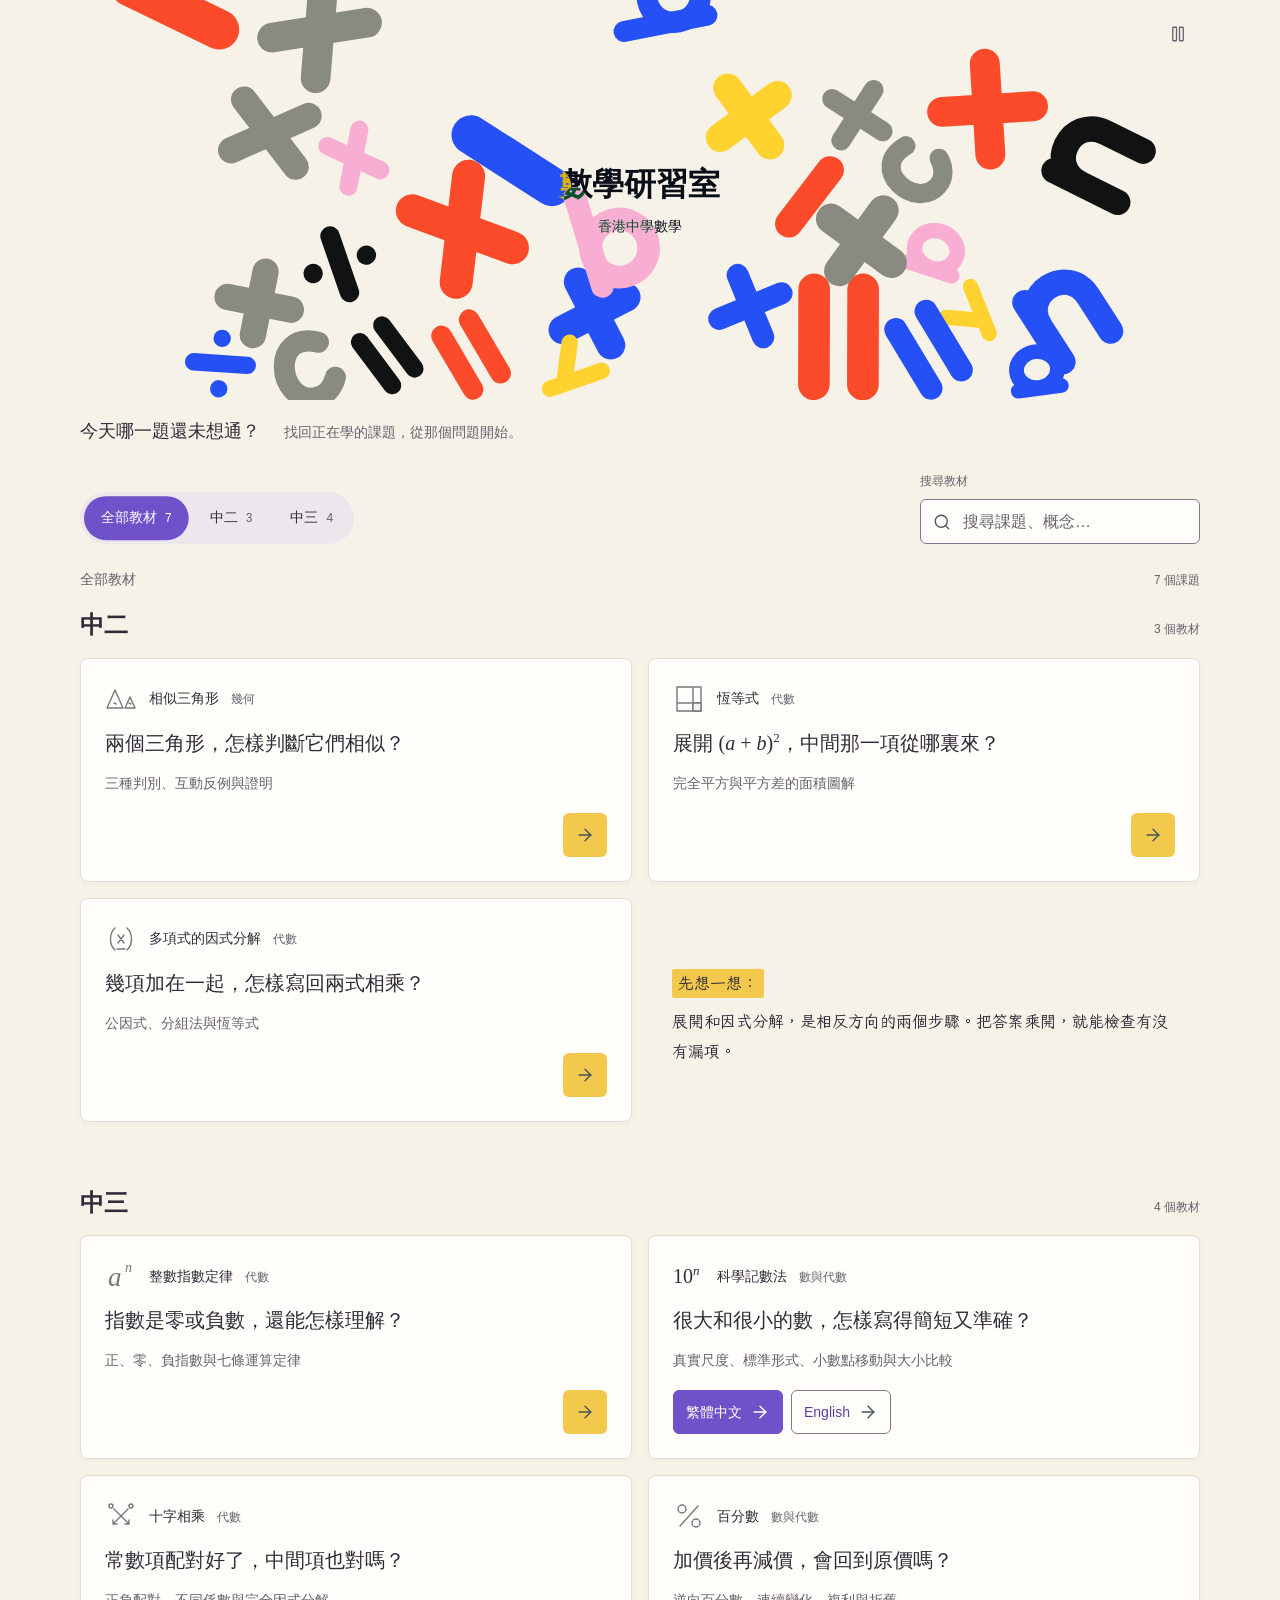
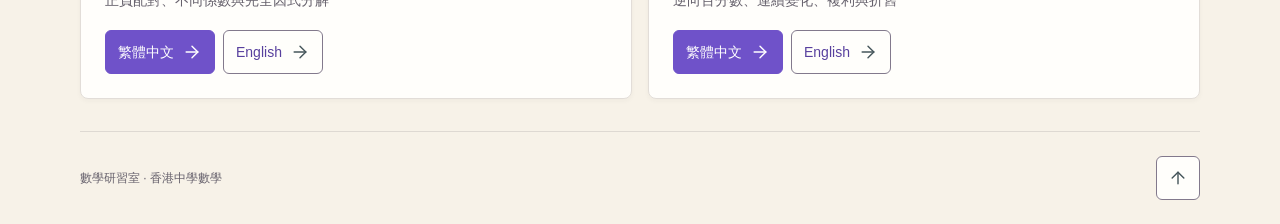
==== commit 46a5b790: "Publish Figma lesson UI and update homepage entry" ====
--- a/index.html
+++ b/index.html
@@ -94,12 +94,12 @@
           <span class="section-count">3 個教材</span>
         </div>
         <div class="lesson-list">
-          <article class="lesson" data-tone="blue" data-keywords="相似三角形 幾何 相似判定 邊邊角 similar triangles geometry">
+          <article class="lesson" data-tone="blue" data-keywords="相似三角形 幾何 相似判別 相似判定 AAA SAS SSS 邊邊角 動畫 similar triangles geometry">
             <span class="lesson-symbol" aria-hidden="true"><img src="assets/home-violet-rounded-v1/assets/similar-triangles.svg" alt="" width="38" height="38"></span>
             <div class="lesson-copy">
               <p class="topic-name">相似三角形 <span class="discipline">幾何</span></p>
-              <h3><a class="lesson-link" href="https://ctyingfun-dev.github.io/similar-triangles-dse/">兩個三角形，怎樣判斷它們相似？</a></h3>
-              <p class="description">相似判定與「邊邊角」反例</p>
+              <h3><a class="lesson-link" href="similar-triangles-dse/">兩個三角形，怎樣判斷它們相似？</a></h3>
+              <p class="description">三種判別、互動反例與證明</p>
             </div>
             <span class="open-arrow" aria-hidden="true"><img src="assets/home-violet-rounded-v1/assets/arrow.svg" alt="" width="20" height="20"></span>
           </article>
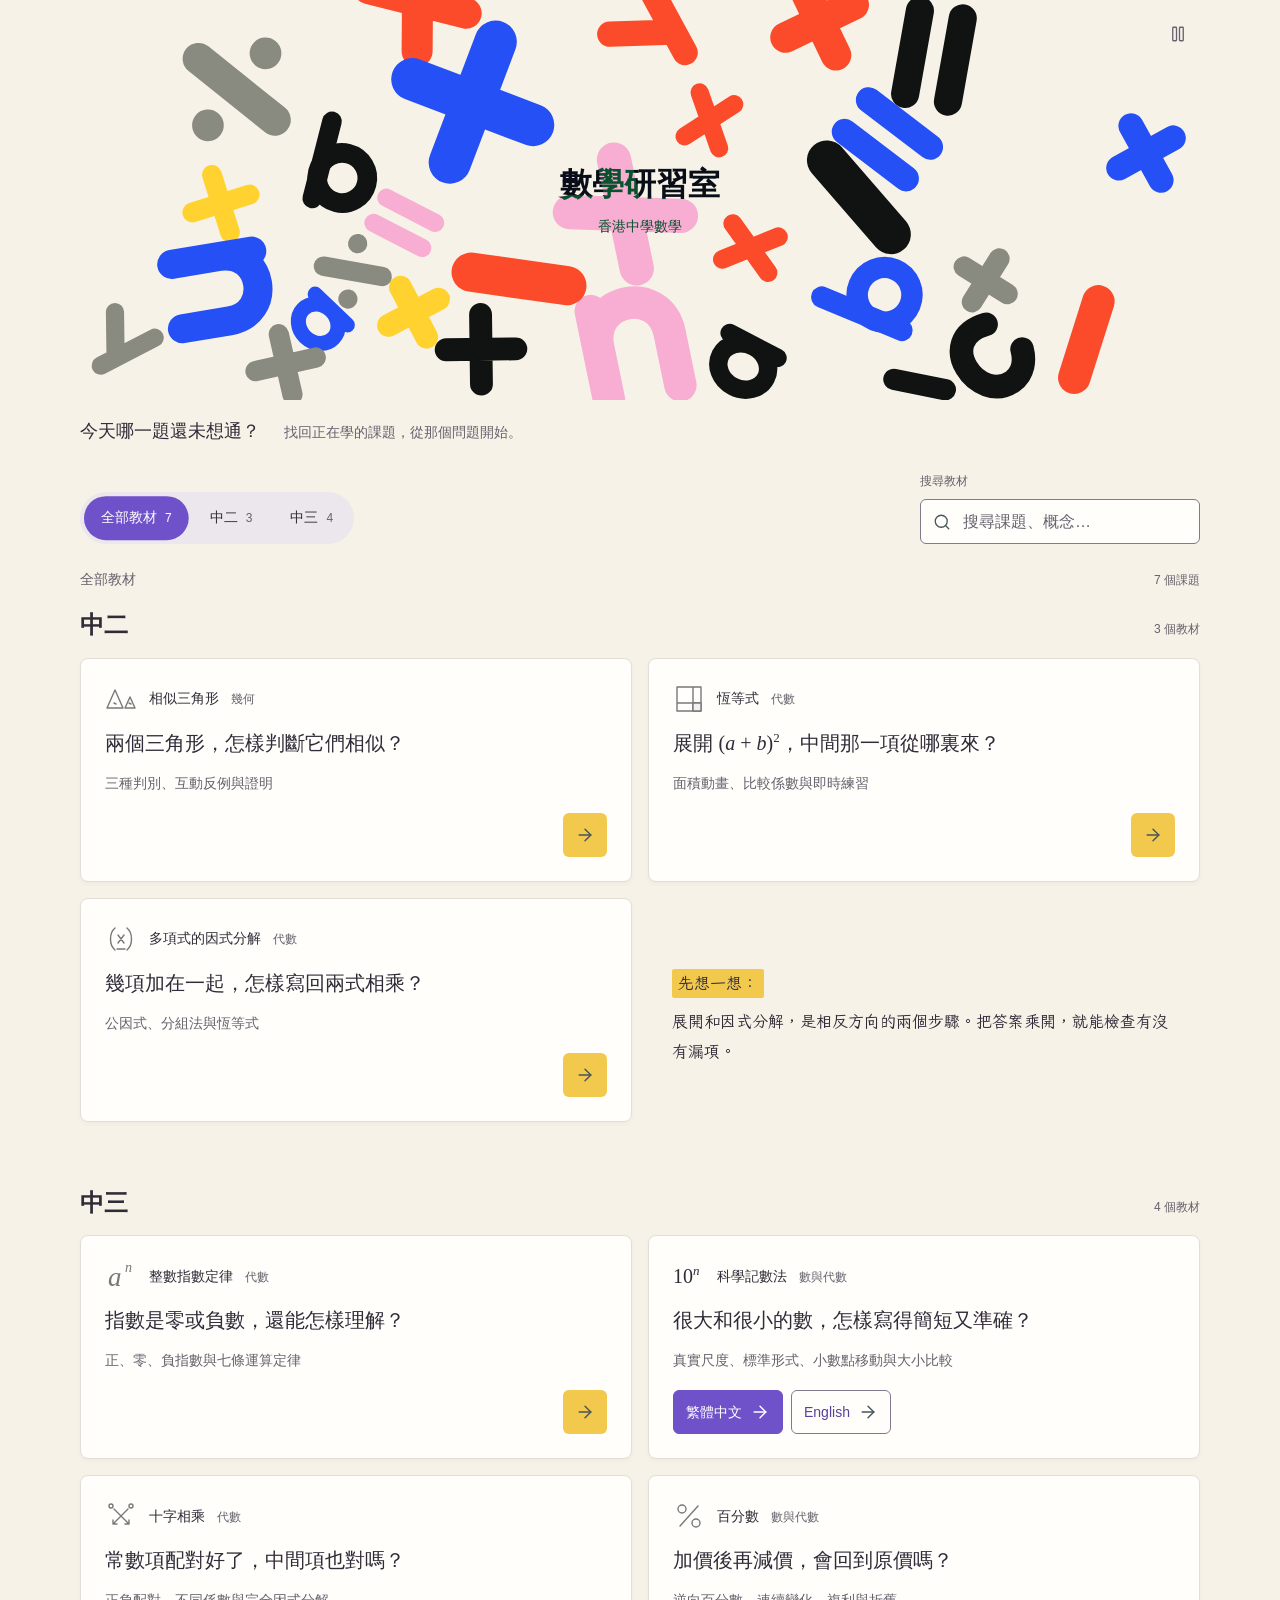
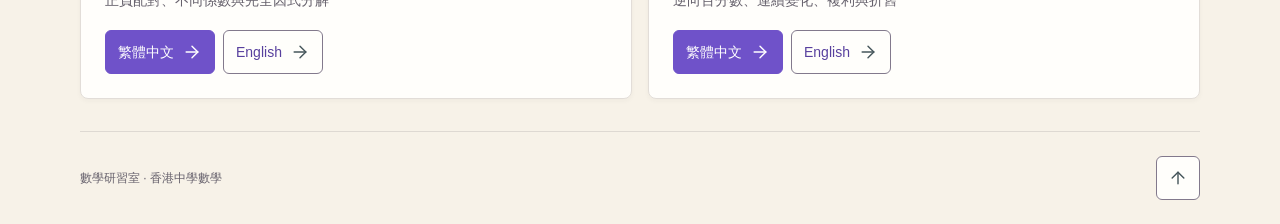
==== commit 99b5b043: "Publish animated identities lesson and homepage link" ====
--- a/index.html
+++ b/index.html
@@ -108,8 +108,8 @@
             <span class="lesson-symbol" aria-hidden="true"><img src="assets/home-violet-rounded-v1/assets/identities.svg" alt="" width="38" height="38"></span>
             <div class="lesson-copy">
               <p class="topic-name">恆等式 <span class="discipline">代數</span></p>
-              <h3><a class="lesson-link" href="https://ctyingfun-dev.github.io/identities-s2.html">展開 <span class="math">(<var>a</var> + <var>b</var>)<sup>2</sup></span>，中間那一項從哪裏來？</a></h3>
-              <p class="description">完全平方與平方差的面積圖解</p>
+              <h3><a class="lesson-link" href="identities-s2.html">展開 <span class="math">(<var>a</var> + <var>b</var>)<sup>2</sup></span>，中間那一項從哪裏來？</a></h3>
+              <p class="description">面積動畫、比較係數與即時練習</p>
             </div>
             <span class="open-arrow" aria-hidden="true"><img src="assets/home-violet-rounded-v1/assets/arrow.svg" alt="" width="20" height="20"></span>
           </article>
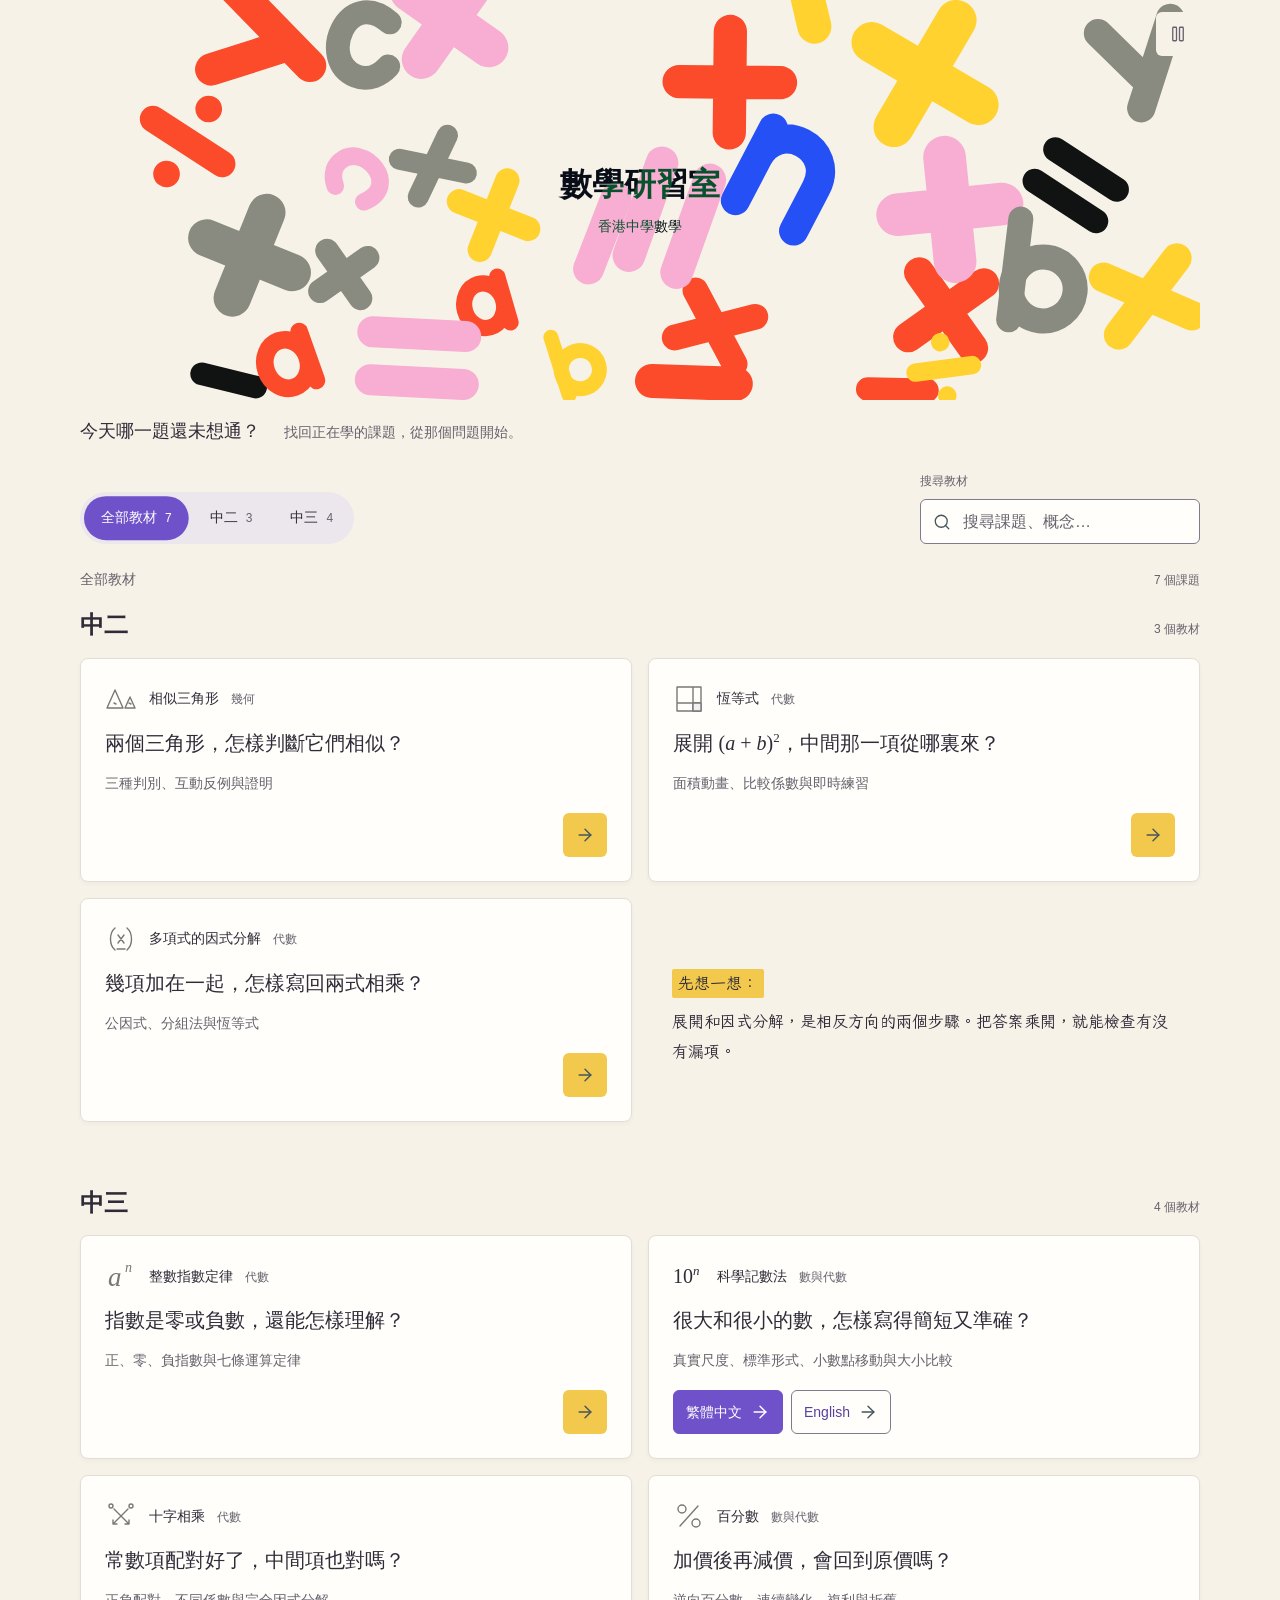
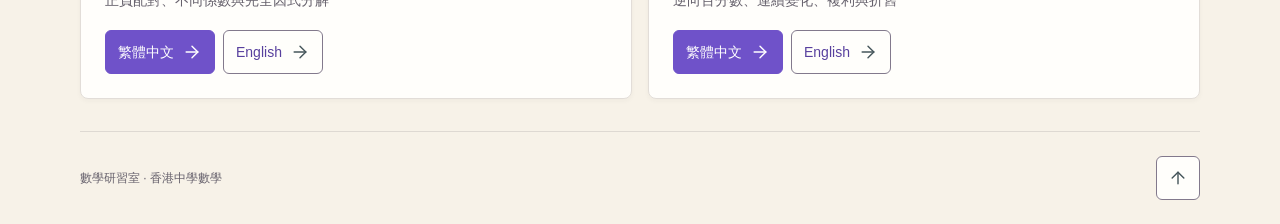
==== commit bf357246: "Keep all lesson links on the production domain" ====
--- a/index.html
+++ b/index.html
@@ -118,7 +118,7 @@
             <span class="lesson-symbol" aria-hidden="true"><img src="assets/home-violet-rounded-v1/assets/factorisation.svg" alt="" width="38" height="38"></span>
             <div class="lesson-copy">
               <p class="topic-name">多項式的因式分解 <span class="discipline">代數</span></p>
-              <h3><a class="lesson-link" href="https://ctyingfun-dev.github.io/factorisation-s2.html">幾項加在一起，怎樣寫回兩式相乘？</a></h3>
+              <h3><a class="lesson-link" href="factorisation-s2.html">幾項加在一起，怎樣寫回兩式相乘？</a></h3>
               <p class="description">公因式、分組法與恆等式</p>
             </div>
             <span class="open-arrow" aria-hidden="true"><img src="assets/home-violet-rounded-v1/assets/arrow.svg" alt="" width="20" height="20"></span>
@@ -140,7 +140,7 @@
             <span class="lesson-symbol" aria-hidden="true"><img src="assets/home-violet-rounded-v1/assets/indices.svg" alt="" width="38" height="38"></span>
             <div class="lesson-copy">
               <p class="topic-name">整數指數定律 <span class="discipline">代數</span></p>
-              <h3><a class="lesson-link" href="https://ctyingfun-dev.github.io/integer-index-laws-s3.html">指數是零或負數，還能怎樣理解？</a></h3>
+              <h3><a class="lesson-link" href="integer-index-laws-s3.html">指數是零或負數，還能怎樣理解？</a></h3>
               <p class="description">正、零、負指數與七條運算定律</p>
             </div>
             <span class="open-arrow" aria-hidden="true"><img src="assets/home-violet-rounded-v1/assets/arrow.svg" alt="" width="20" height="20"></span>
@@ -154,8 +154,8 @@
               <p class="description">真實尺度、標準形式、小數點移動與大小比較</p>
             </div>
             <nav class="language-links" aria-label="科學記數法教材語言">
-              <a href="https://ctyingfun-dev.github.io/scientific-notation.html" lang="zh-Hant">繁體中文<img src="assets/home-violet-rounded-v1/assets/arrow.svg" alt="" width="16" height="16"></a>
-              <a href="https://ctyingfun-dev.github.io/scientific-notation-en.html" lang="en">English<img src="assets/home-violet-rounded-v1/assets/arrow.svg" alt="" width="16" height="16"></a>
+              <a href="scientific-notation.html" lang="zh-Hant">繁體中文<img src="assets/home-violet-rounded-v1/assets/arrow.svg" alt="" width="16" height="16"></a>
+              <a href="scientific-notation-en.html" lang="en">English<img src="assets/home-violet-rounded-v1/assets/arrow.svg" alt="" width="16" height="16"></a>
             </nav>
           </article>
 
@@ -167,8 +167,8 @@
               <p class="description">正負配對、不同係數與完全因式分解</p>
             </div>
             <nav class="language-links" aria-label="十字相乘教材語言">
-              <a href="https://ctyingfun-dev.github.io/cross-multiplication-s3.html" lang="zh-Hant">繁體中文<img src="assets/home-violet-rounded-v1/assets/arrow.svg" alt="" width="16" height="16"></a>
-              <a href="https://ctyingfun-dev.github.io/cross-multiplication-s3-en.html" lang="en">English<img src="assets/home-violet-rounded-v1/assets/arrow.svg" alt="" width="16" height="16"></a>
+              <a href="cross-multiplication-s3.html" lang="zh-Hant">繁體中文<img src="assets/home-violet-rounded-v1/assets/arrow.svg" alt="" width="16" height="16"></a>
+              <a href="cross-multiplication-s3-en.html" lang="en">English<img src="assets/home-violet-rounded-v1/assets/arrow.svg" alt="" width="16" height="16"></a>
             </nav>
           </article>
 
@@ -180,8 +180,8 @@
               <p class="description">逆向百分數、連續變化、複利與折舊</p>
             </div>
             <nav class="language-links" aria-label="百分數教材語言">
-              <a href="https://ctyingfun-dev.github.io/percentages-s3-zh.html" lang="zh-Hant">繁體中文<img src="assets/home-violet-rounded-v1/assets/arrow.svg" alt="" width="16" height="16"></a>
-              <a href="https://ctyingfun-dev.github.io/percentages-s3.html" lang="en">English<img src="assets/home-violet-rounded-v1/assets/arrow.svg" alt="" width="16" height="16"></a>
+              <a href="percentages-s3-zh.html" lang="zh-Hant">繁體中文<img src="assets/home-violet-rounded-v1/assets/arrow.svg" alt="" width="16" height="16"></a>
+              <a href="percentages-s3.html" lang="en">English<img src="assets/home-violet-rounded-v1/assets/arrow.svg" alt="" width="16" height="16"></a>
             </nav>
           </article>
         </div>
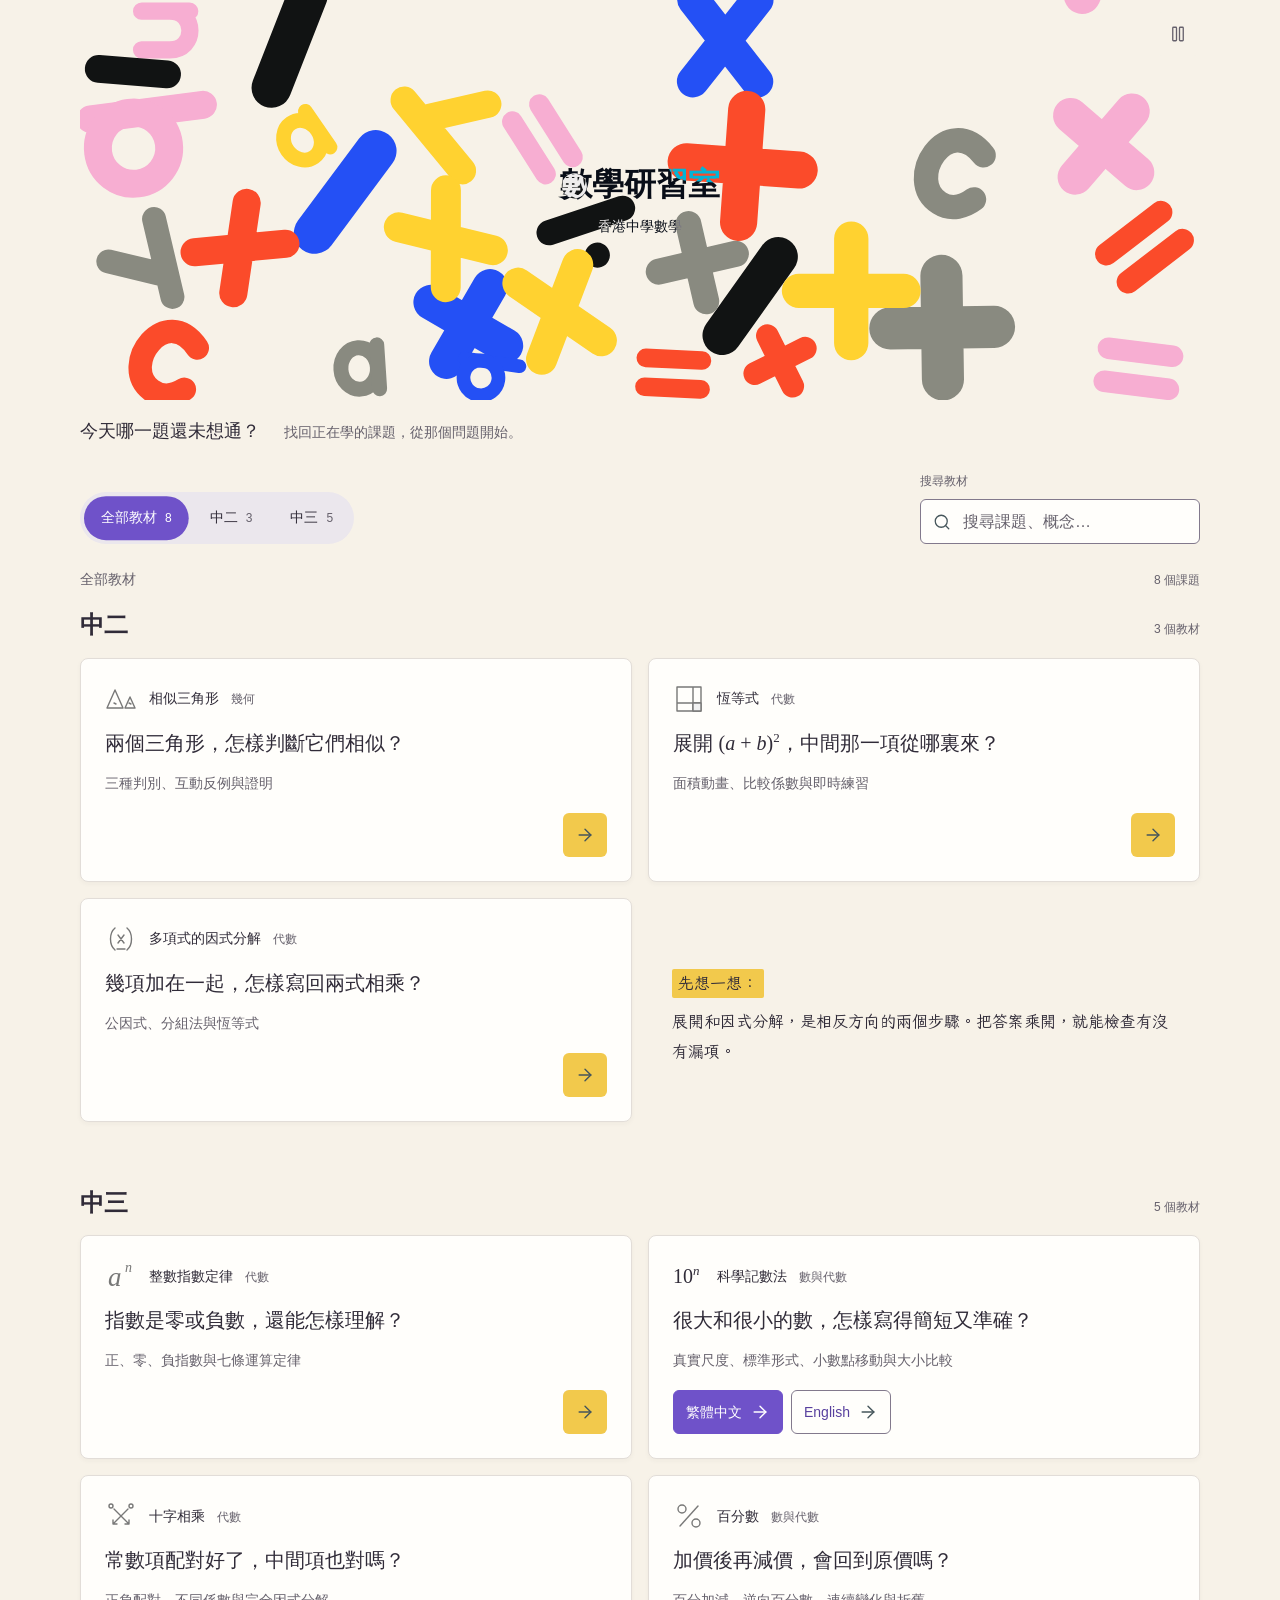
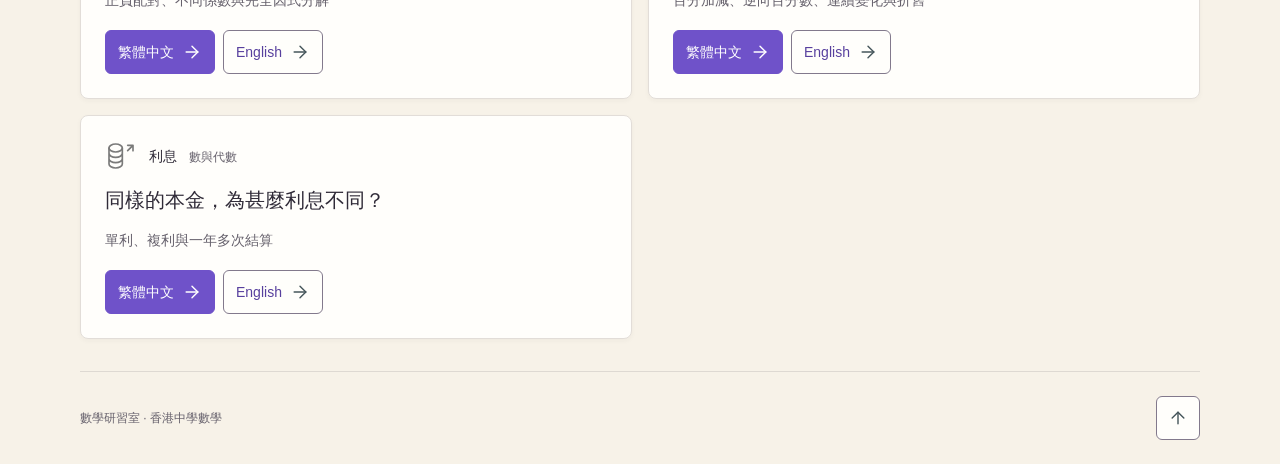
==== commit 3ce48b57: "Publish separate percentage and interest lessons with refined teaching tools" ====
--- a/index.html
+++ b/index.html
@@ -61,13 +61,13 @@
       <div class="catalogue-tools">
         <nav class="grade-nav" aria-label="年級導覽">
           <a class="grade-choice" href="#all" aria-current="page" data-grade="all">
-            <span>全部教材</span><span class="grade-total">7</span>
+            <span>全部教材</span><span class="grade-total">8</span>
           </a>
           <a class="grade-choice" href="#s2" data-grade="s2">
             <span>中二</span><span class="grade-total">3</span>
           </a>
           <a class="grade-choice" href="#s3" data-grade="s3">
-            <span>中三</span><span class="grade-total">4</span>
+            <span>中三</span><span class="grade-total">5</span>
           </a>
         </nav>
       <div class="search-bar" hidden>
@@ -85,7 +85,7 @@
 
       <div class="catalogue-heading" id="all">
         <h2 id="catalogue-title">全部教材</h2>
-        <p class="result-count" role="status" aria-live="polite" aria-atomic="true">7 個課題</p>
+        <p class="result-count" role="status" aria-live="polite" aria-atomic="true">8 個課題</p>
       </div>
 
       <section class="grade-section" id="s2" aria-labelledby="s2-title">
@@ -133,7 +133,7 @@
       <section class="grade-section" id="s3" aria-labelledby="s3-title">
         <div class="section-heading">
           <h2 id="s3-title">中三</h2>
-          <span class="section-count">4 個教材</span>
+          <span class="section-count">5 個教材</span>
         </div>
         <div class="lesson-list">
           <article class="lesson" data-keywords="整數 指數定律 代數 正 零 負 指數 運算 integer index indices powers algebra">
@@ -172,16 +172,28 @@
             </nav>
           </article>
 
-          <article class="lesson bilingual" data-tone="grey" data-keywords="百分數 數與代數 逆向 連續變化 複利 折舊 percentage percentages interest depreciation english 中文">
+          <article class="lesson bilingual" data-tone="grey" data-keywords="百分數 百分變化 數與代數 逆向 連續變化 增長 折舊 percentage percentages reverse depreciation english 中文">
             <span class="lesson-symbol" aria-hidden="true"><img src="assets/home-violet-rounded-v1/assets/percentages.svg" alt="" width="38" height="38"></span>
             <div class="lesson-copy">
               <p class="topic-name">百分數 <span class="discipline">數與代數</span></p>
               <h3 id="percentages-title">加價後再減價，會回到原價嗎？</h3>
-              <p class="description">逆向百分數、連續變化、複利與折舊</p>
+              <p class="description">百分加減、逆向百分數、連續變化與折舊</p>
             </div>
             <nav class="language-links" aria-label="百分數教材語言">
               <a href="percentages-s3-zh.html" lang="zh-Hant">繁體中文<img src="assets/home-violet-rounded-v1/assets/arrow.svg" alt="" width="16" height="16"></a>
               <a href="percentages-s3.html" lang="en">English<img src="assets/home-violet-rounded-v1/assets/arrow.svg" alt="" width="16" height="16"></a>
+            </nav>
+          </article>
+          <article class="lesson bilingual" data-tone="grey" data-keywords="利息 數與代數 單利 複利 本金 本利和 每年 每半年 每季 每月 interest compounding english 中文">
+            <span class="lesson-symbol" aria-hidden="true"><img src="interest.svg" alt="" width="38" height="38"></span>
+            <div class="lesson-copy">
+              <p class="topic-name">利息 <span class="discipline">數與代數</span></p>
+              <h3 id="interest-title">同樣的本金，為甚麼利息不同？</h3>
+              <p class="description">單利、複利與一年多次結算</p>
+            </div>
+            <nav class="language-links" aria-label="利息教材語言">
+              <a href="interest-s3-zh.html" lang="zh-Hant">繁體中文<img src="assets/home-violet-rounded-v1/assets/arrow.svg" alt="" width="16" height="16"></a>
+              <a href="interest-s3.html" lang="en">English<img src="assets/home-violet-rounded-v1/assets/arrow.svg" alt="" width="16" height="16"></a>
             </nav>
           </article>
         </div>
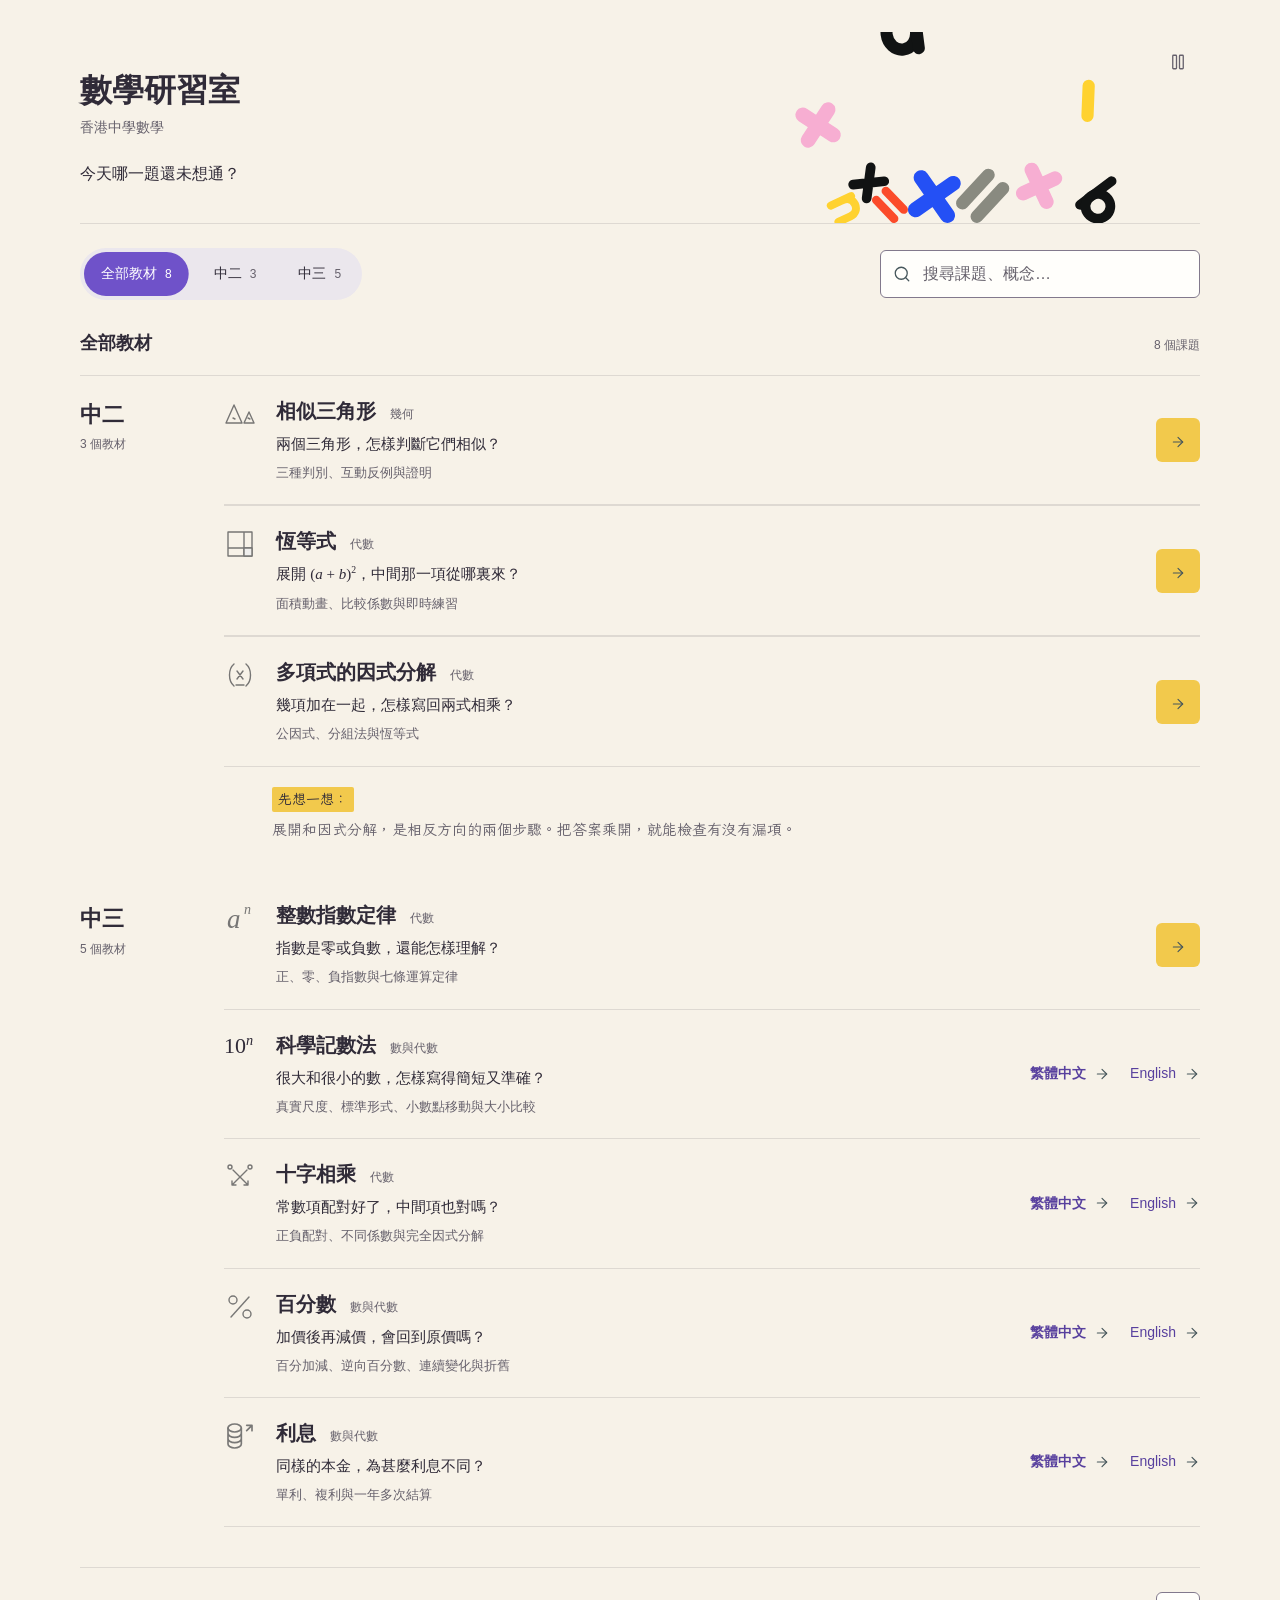
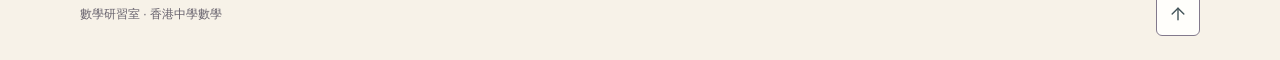
==== commit ec98aef7: "Refine homepage into a compact animated lesson catalogue" ====
--- a/index.html
+++ b/index.html
@@ -7,11 +7,11 @@
   <meta name="description" content="數學研習室：香港中二、中三數學教材目錄。">
   <title>數學研習室 | 教材目錄</title>
   <link rel="stylesheet" href="assets/home-violet-rounded-v1/style.css">
-  <link rel="stylesheet" href="assets/home-violet-rounded-v1/cards.css">
   <link rel="stylesheet" href="assets/home-violet-rounded-v1/magnetic.css">
   <link rel="stylesheet" href="assets/home-violet-rounded-v1/grade-pill.css">
   <link rel="stylesheet" href="assets/home-violet-rounded-v1/palette.css">
   <link rel="stylesheet" href="assets/home-violet-rounded-v1/math-rain.css">
+  <link rel="stylesheet" href="assets/home-violet-rounded-v1/catalogue.css">
   <script src="assets/home-violet-rounded-v1/home.js" defer></script>
   <script src="assets/home-violet-rounded-v1/magnetic.js" defer></script>
   <script src="assets/home-violet-rounded-v1/grade-pill.js" defer></script>
@@ -45,16 +45,13 @@
           <div class="masthead-title">
             <h1>數學研習室</h1>
             <p class="identity-caption">香港中學數學</p>
+            <p class="opening-question">今天哪一題還未想通？</p>
           </div>
           <button class="rain-toggle icon-button" type="button" aria-label="暫停圖案動畫" aria-pressed="false" hidden>
             <svg class="pause-icon" xmlns="http://www.w3.org/2000/svg" width="18" height="18" viewBox="0 0 24 24" fill="none" stroke="currentColor" stroke-width="1.75" stroke-linecap="round" stroke-linejoin="round" aria-hidden="true"><rect x="14" y="3" width="5" height="18" rx="1"/><rect x="5" y="3" width="5" height="18" rx="1"/></svg>
             <svg class="play-icon" xmlns="http://www.w3.org/2000/svg" width="18" height="18" viewBox="0 0 24 24" fill="none" stroke="currentColor" stroke-width="1.75" stroke-linecap="round" stroke-linejoin="round" aria-hidden="true"><path d="M5 5a2 2 0 0 1 3.008-1.728l11.997 6.998a2 2 0 0 1 .003 3.458l-12 7A2 2 0 0 1 5 19z"/></svg>
             <span class="tooltip" aria-hidden="true">暫停動畫</span>
           </button>
-        </div>
-        <div class="opening">
-          <p class="opening-question">今天哪一題還未想通？</p>
-          <p class="opening-note">找回正在學的課題，從那個問題開始。</p>
         </div>
       </header>
 
@@ -71,7 +68,7 @@
           </a>
         </nav>
       <div class="search-bar" hidden>
-        <label class="search-caption" for="topic-search">搜尋教材</label>
+        <label class="sr-only" for="topic-search">搜尋教材</label>
         <div class="search-field">
           <img src="assets/home-violet-rounded-v1/assets/search.svg" alt="" width="20" height="20">
           <input id="topic-search" type="search" placeholder="搜尋課題、概念…" autocomplete="off" spellcheck="false">
--- a/assets/home-violet-rounded-v1/catalogue.css
+++ b/assets/home-violet-rounded-v1/catalogue.css
@@ -0,0 +1,131 @@
+/* Open catalogue: a 1120px reading plane, with a 112px grade rail and 32px gutter. */
+:root { --radius-control: 6px; --ease-out: cubic-bezier(.23, 1, .32, 1); }
+html { scroll-behavior: auto; }
+input { caret-color: var(--color-accent); }
+.page-heading { padding-bottom: 24px; }
+.masthead { height: 192px; margin: 0; border-bottom: 1px solid var(--color-rule); }
+.masthead-title { justify-self: start; width: 58%; padding: 0 16px 0 0; text-align: left; mix-blend-mode: normal; }
+.masthead-title h1 { color: var(--color-ink); font: 600 32px/1.4 var(--font-body); }
+.masthead-title .identity-caption { color: var(--color-muted); margin-top: 4px; }
+.opening-question { margin-top: 20px; font-size: 16px; font-weight: 400; text-wrap: pretty; }
+.math-rain { left: auto; width: 40%; }
+.rain-toggle { top: 8px; right: 0; }
+.catalogue-tools { align-items: center; gap: 16px; }
+.grade-nav { padding: 4px; background: var(--color-paper-2); }
+.grade-choice { gap: 8px; border: 1px solid transparent; }
+.search-bar { width: 100%; }
+.search-field { min-height: 48px; border: 1px solid var(--color-control); border-radius: 6px; background: var(--color-card); padding-left: 12px; }
+.search-field:focus-within { outline-offset: 2px; }
+.clear-search { bottom: 2px; right: 2px; }
+.catalogue-heading { padding-block: 28px 16px; border-bottom: 1px solid var(--color-rule); }
+.catalogue-heading h2 { color: var(--color-ink); font-size: 18px; font-weight: 600; }
+.grade-section, #s2 { display: block; }
+.grade-section + .grade-section { margin-top: 36px; }
+.section-heading { padding-top: 24px; margin-bottom: 12px; }
+.section-heading h2 { font-size: 22px; }
+.lesson-list { display: block; }
+.lesson, .lesson:first-child, #s3 .lesson {
+  display: grid;
+  grid-template-columns: 32px minmax(0, 1fr) 44px;
+  grid-template-rows: auto auto auto;
+  gap: 4px 16px;
+  padding: 20px 0;
+  border: 0;
+  border-bottom: 1px solid var(--color-rule);
+  min-width: 0;
+  align-content: center;
+}
+.lesson-symbol, .lesson:first-child .lesson-symbol {
+  position: static; grid-column: 1; grid-row: 1 / 4;
+  width: 32px; height: 36px; margin: 0; align-self: start;
+}
+.lesson-symbol img { width: 32px; height: 32px; }
+.scientific-symbol.math { font-size: 22px; line-height: 32px; }
+.topic-name { grid-column: 2; grid-row: 1; padding: 0; min-height: 0; font-size: 20px; font-weight: 650; line-height: 1.5; }
+.discipline { font-size: 12px; font-weight: 400; margin-left: 8px; }
+.lesson h3 { grid-column: 2; grid-row: 2; font: 400 15px/1.8 var(--font-body); }
+.description { grid-column: 2; grid-row: 3; font-size: 13px; line-height: 1.8; }
+.open-arrow, #s3 .open-arrow, .lesson-magnet {
+  grid-column: 3; grid-row: 1 / 4; align-self: center; justify-self: end;
+  width: 44px; height: 44px; display: grid; place-items: center;
+}
+.lesson-link::after { border-radius: 4px; }
+.lesson:has(.lesson-link:focus-visible) { outline-offset: 4px; }
+.language-links, #s3 .language-links {
+  grid-column: 2 / -1; grid-row: 4; align-self: center; justify-content: flex-start;
+  gap: 8px 20px; margin-top: 8px;
+}
+.bilingual h3, .bilingual .description, .bilingual .topic-name { grid-column: 2 / -1; }
+.language-links a { min-height: 44px; gap: 8px; color: var(--color-link); text-decoration: none; font-size: 14px; }
+.language-links a:first-child { font-weight: 600; }
+.language-links img { width: 16px; height: 16px; }
+.arrow-motion { position: relative; display: inline-block; flex: none; width: 16px; height: 16px; overflow: hidden; }
+.arrow-motion img { position: absolute; inset: 0; transition: transform 220ms var(--ease-out); }
+.arrow-motion img:first-child { transform: translateX(-24px); }
+.arrow-motion img:last-child { transform: translateX(0); }
+.teacher-note, #s2 .teacher-note { margin: 20px 0 0 48px; padding: 0; }
+.teacher-note p { max-width: 45em; color: var(--color-muted); font-size: 15px; }
+.note-label { font-size: 14px; margin-bottom: 4px; }
+.page-footer { margin-top: 40px; }
+.back-top { border: 1px solid var(--color-control); background: var(--color-card); }
+.reset-button { background: var(--color-ink); }
+.lesson h3, .topic-name { transition: color 160ms var(--ease-out); }
+.lesson[data-pressed] h3 { color: var(--color-accent); }
+html .lesson[data-magnet-press] { transform: none; }
+@media (hover: hover) and (pointer: fine) {
+  .lesson:has(.lesson-link:hover) h3 { text-decoration: none; }
+  .lesson:has(.lesson-link:hover) .topic-name { color: var(--color-link); }
+  .language-links a:hover { text-decoration: underline; }
+  .language-links a:hover .arrow-motion img:first-child { transform: translateX(0); }
+  .language-links a:hover .arrow-motion img:last-child { transform: translateX(24px); }
+  .search-field:hover { background: var(--color-card); }
+}
+@media (min-width: 40rem) {
+  .catalogue-tools { flex-direction: row; justify-content: space-between; }
+  .search-bar { flex: 0 1 320px; }
+  .grade-section, #s2, #s2:has(.teacher-note[hidden]) {
+    display: grid; grid-template-columns: 112px minmax(0, 1fr); column-gap: 32px;
+  }
+  .section-heading, #s2 > .section-heading {
+    grid-column: 1; align-self: start; display: block; padding-top: 24px; margin: 0;
+  }
+  .section-count { display: block; margin-top: 4px; }
+  .lesson-list { grid-column: 2; }
+  #s2 .teacher-note { grid-column: 2; margin-left: 48px; }
+}
+@media (min-width: 68rem) {
+  .lesson, .lesson:first-child, #s3 .lesson { min-height: 124px; gap: 4px 20px; }
+  #s3 .lesson { grid-template-columns: 32px minmax(0, 1fr) 220px; }
+  .bilingual h3, .bilingual .description, .bilingual .topic-name { grid-column: 2; }
+  #s3 .language-links { grid-column: 3; grid-row: 1 / 4; justify-content: flex-end; margin: 0; }
+}
+@media (max-width: 39.999rem) {
+  main { padding-top: 12px; }
+  .masthead { height: 176px; }
+  .masthead-title { width: 64%; padding-right: 8px; }
+  .masthead-title h1 { font-size: 26px; }
+  .masthead-title .identity-caption { font-size: 12px; }
+  .opening-question { margin-top: 16px; font-size: 14px; }
+  .math-rain { width: 34%; }
+  .catalogue-tools { align-items: stretch; }
+  .catalogue-heading { padding-top: 24px; }
+  .lesson h3, .description { grid-column: 2 / -1; }
+  .topic-name { font-size: 18px; }
+  .open-arrow, #s3 .open-arrow, .lesson-magnet { grid-row: 1; }
+  .lesson-symbol, .lesson:first-child .lesson-symbol { height: 32px; }
+  .discipline { display: block; margin-left: 0; }
+}
+@media (max-width: 22rem) {
+  .grade-choice { padding-inline: 10px; }
+  .lesson, .lesson:first-child, #s3 .lesson { column-gap: 12px; }
+  .masthead-title h1 { font-size: 24px; }
+}
+@media (prefers-reduced-motion: reduce) {
+  *, *::before, *::after { animation: none !important; transition: none !important; }
+  .arrow-motion img:first-child { display: none; }
+  .language-links a:hover .arrow-motion img:last-child { transform: none; }
+}
+@media (forced-colors: active) {
+  .magnet-face { background: ButtonFace; }
+  .lesson { border-color: CanvasText; }
+}
